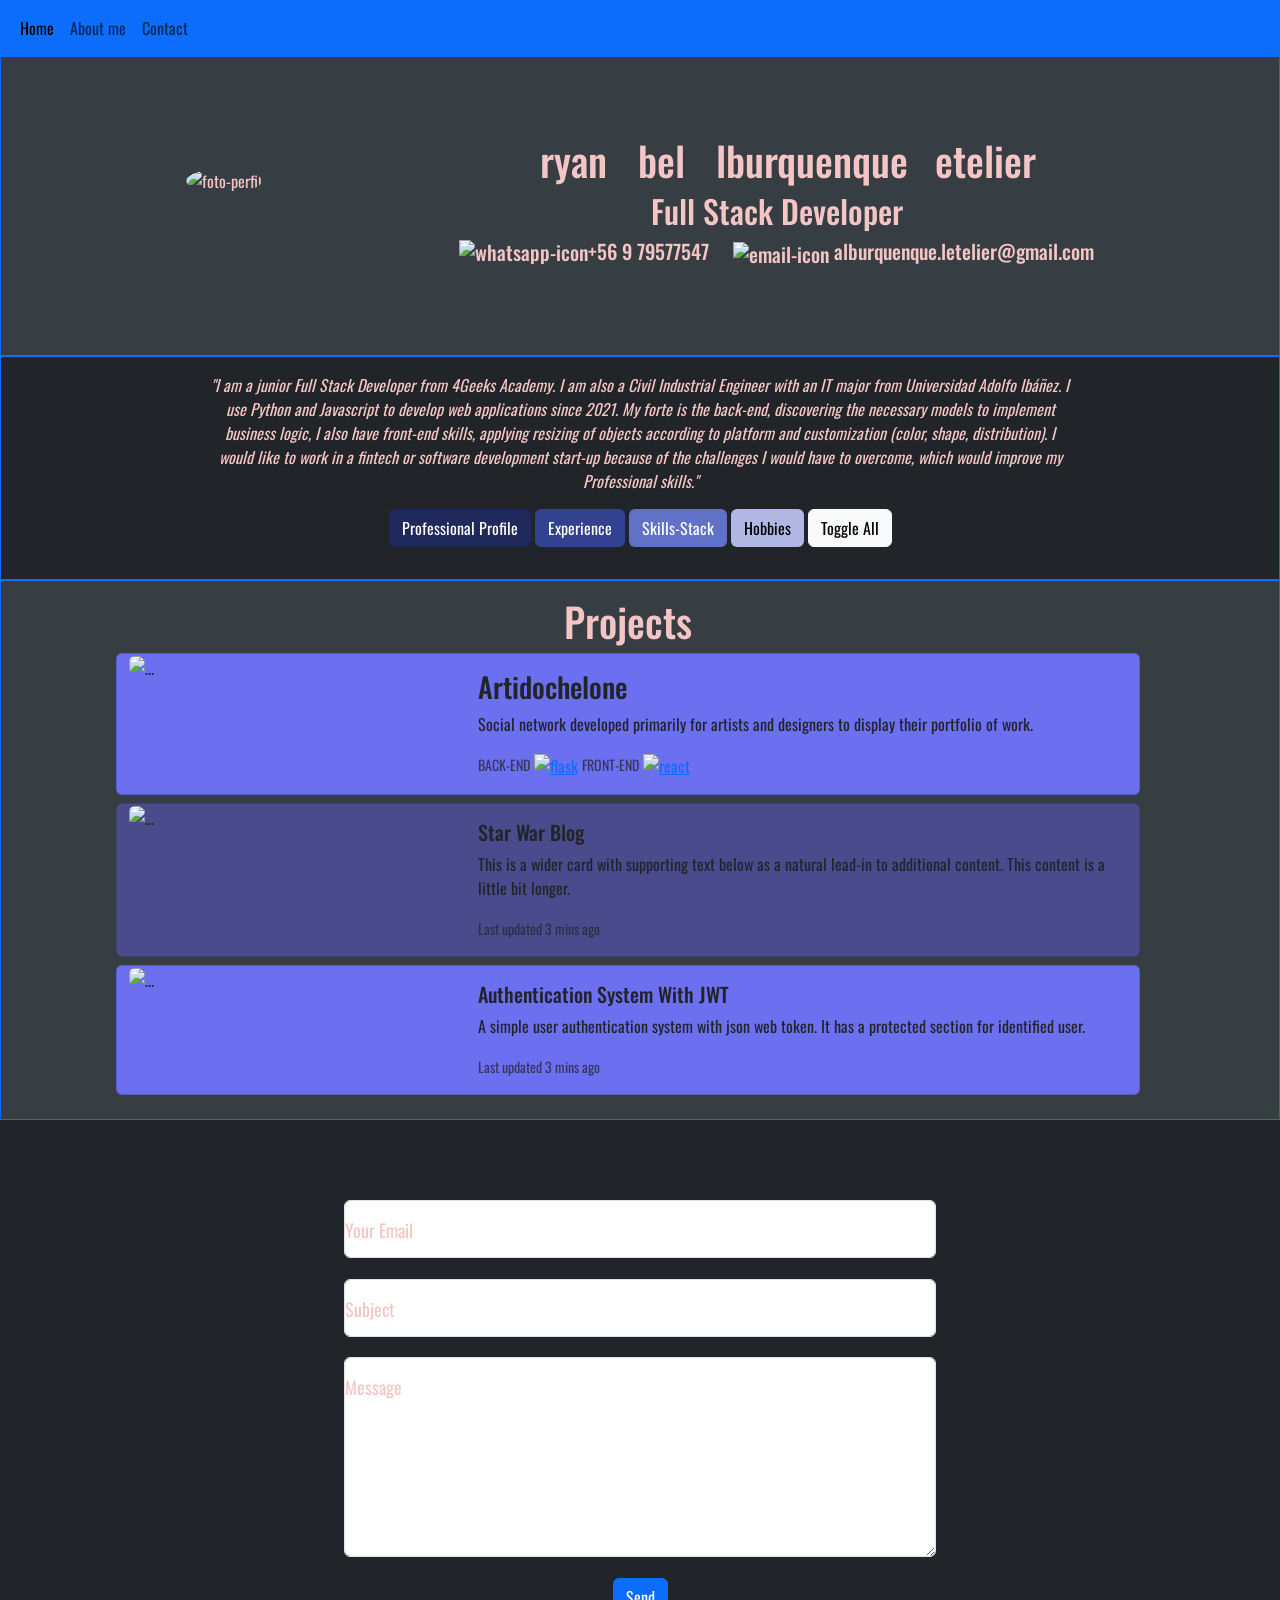
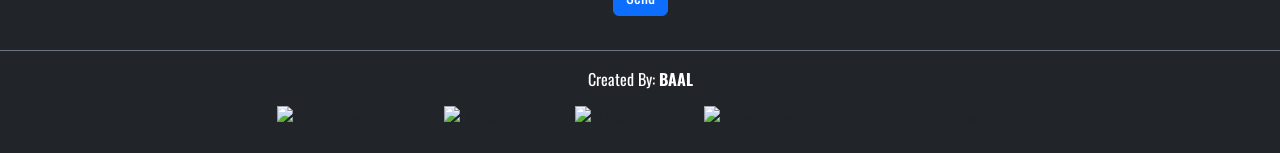
==== index.html @ 0122bcf9 "Actualizado al 9 septiembre 2022. Faltan cositas" ====
<!doctype html>
<html lang="en">

<head>
    <meta charset="utf-8">
    <meta name="viewport" content="width=device-width, initial-scale=1">
    <title>Portafolio</title>
    <link href="https://cdn.jsdelivr.net/npm/bootstrap@5.2.0/dist/css/bootstrap.min.css" rel="stylesheet"
        integrity="sha384-gH2yIJqKdNHPEq0n4Mqa/HGKIhSkIHeL5AyhkYV8i59U5AR6csBvApHHNl/vI1Bx" crossorigin="anonymous">
    <link href="./styles.css" rel="stylesheet">
    <link href="./theme.css" rel="stylesheet">
</head>

<body>
    <div class="container-fluid">
        <!-- Nav -->
        <nav class="navbar navbar-expand-sm bg-primary row sticky-top">
            <div class="container-fluid">
                <button class="navbar-toggler" type="button" data-bs-toggle="collapse"
                    data-bs-target="#navbarSupportedContent" aria-controls="navbarSupportedContent"
                    aria-expanded="false" aria-label="Toggle navigation">
                    <span class="navbar-toggler-icon"></span>
                </button>
                <div class="collapse navbar-collapse" id="navbarSupportedContent">
                    <ul class="navbar-nav me-auto mb-2 mb-lg-0">
                        <li class="nav-item">
                            <a class="nav-link active" aria-current="page" href="#">Home</a>
                        </li>
                        <li class="nav-item">
                            <a class="nav-link" href="#">About me</a>
                        </li>
                        <li class="nav-item">
                            <a class="nav-link" href="#">Contact</a>
                        </li>
                    </ul>
                    <ul class="nav justify-content-end">
                        <li class="nav-item">
                            <div id="google_translate_element"></div>
                        </li>
                    </ul>
                </div>
            </div>
        </nav>
        <!-- Nav -->

        <!-- Presentacion -->
        <section id="presentacion"
            class="row justify-content-evenly align-items-center bg-dark border border-primary">
            <div class="col-auto text-center">
                <img width="200px" class="rounded-circle" src="https://res.cloudinary.com/baal1992/image/upload/v1662046963/fotoperfil_h2533z.jpg" alt="foto-perfil">
                <p style="font-size: x-large;"><span>BAAL</span></p>
            </div>
            <div class="col-auto text-center">
                <h1><span>B</span>ryan <span>A</span>bel <span>A</span>lburquenque <span>L</span>etelier</h1>
                <!-- <h1><span>Bryan</span> <span>Abel</span> <span>Alburquenque</span> <span>Letelier</span></h1> -->
                <h2>Full Stack Developer</h2>
                <div class="row">
                    <div class="col-auto">
                        <h5>
                            <img class="mb-1" width="25px" src="https://cdn-icons-png.flaticon.com/512/5649/5649647.png" alt="whatsapp-icon"/>+56 9 79577547
                        </h5>
                    </div>
                    <div class="col-auto">
                        <h5>
                            <img width="22px" src="https://cdn-icons-png.flaticon.com/512/3178/3178283.png" alt="email-icon"/> alburquenque.letelier@gmail.com
                        </h5>
                    </div>
                </div>
            </div>
        </section>
        <!-- Presentacion -->
        <!-- Acerca de mi -->
        <section class="row justify-content-center align-items-center text-center bg-dark border border-primary pt-3 pb-3">
            <p class="ps-5 pe-5">
                <i>
                "I am a junior Full Stack Developer from 4Geeks Academy. I am also a Civil Industrial Engineer with an IT major from Universidad Adolfo Ibáñez.
                I use Python and Javascript to develop web applications since 2021. My forte is the back-end, discovering the necessary models to
                implement business logic, I also have front-end skills, applying resizing of objects according to platform and customization (color, shape, distribution).
                I would like to work in a fintech or software development start-up because of the challenges I would have to overcome, which would improve my
                Professional skills."
                </i>
            </p>
            <p>
                <button class="btn w3-theme-d5" type="button" data-bs-toggle="collapse" data-bs-target="#professional-profile"
                    aria-expanded="false" aria-controls="professional-profile">Professional Profile</button>
                <button class="btn w3-theme-d2" type="button" data-bs-toggle="collapse"
                    data-bs-target="#experience" aria-expanded="false"
                    aria-controls="experience">Experience</button>
                <button class="btn w3-theme-l1" type="button" data-bs-toggle="collapse"
                    data-bs-target="#skills-stack" aria-expanded="false"
                    aria-controls="skills-stack">Skills-Stack</button>
                <button class="btn w3-theme-l3" type="button" data-bs-toggle="collapse"
                    data-bs-target="#hobbies" aria-expanded="false"
                    aria-controls="hobbies">Hobbies</button>
                <button class="btn btn-light" type="button" data-bs-toggle="collapse" data-bs-target=".multi-collapse" aria-expanded="false" aria-controls="professional-profile experience skills stack">Toggle All</button>
            </p>
            <div class="row row-cols-1 row-cols-md-4">
                <div class="col">
                    <div class="collapse multi-collapse" id="professional-profile">
                        <div class="card card-body w3-theme-d5">
                            <h5 class="card-title">Full Stack Developer - 4Geeks Academy</h5>
                            <p class="card-text">Web development with Python and Javascript</p>
                            <p class="card-text"><small class="text-muted">April 2022 - September 2022</small></p>
                            <hr>
                            <h5 class="card-title">CS50W - Harvard University</h5>
                            <p class="card-text">Web programming with Python and Javascript</p>
                            <p class="card-text"><small class="text-muted">November 2021 - Abril 2022</small></p>
                            <hr>
                            <h5 class="card-title">Industrial Civil Engineer -  Adolfo Ibáñez University</h5>
                            <p class="card-text">Mention IT</p>
                            <p class="card-text"><small class="text-muted">March 2014 - July 2020</small></p>
                        </div>
                    </div>
                </div>
                <div class="col">
                    <div class="collapse multi-collapse" id="experience">
                        <div class="card card-body w3-theme-d2">
                            <h5 class="card-title">Business Developer - DiDi Food</h5>
                            <p class="card-text">Customer loyalty area for restaurant chains, responsible for providing commercial and digital advice to increase their sales</p>
                            <p class="card-text"><small class="text-muted">February 2022 - August 2022</small></p>
                            <hr>
                            <h5 class="card-title">Booster - Aldeas Infantiles SOS</h5>
                            <p class="card-text">Recruiter of partners for NGO Aldeas Infantiles SOS</p>
                            <p class="card-text"><small class="text-muted">December 2021 - January 2022</small></p>
                            <hr>
                            <h5 class="card-title">Sales Executive - VTR</h5>
                            <p class="card-text">Sales executive for telecommunications company VTR, responsible for selling internet, telephony and TV services, attracting new customers.</p>
                            <p class="card-text"><small class="text-muted">July 2021 - September 2022</small></p>
                            <hr>    
                        </div>
                    </div>
                </div>
                <div class="col">
                    <div class="collapse multi-collapse" id="skills-stack">
                        <div class="card card-body w3-theme-l1">
                            <h5 class="card-title">Skills</h5>
                            <ul class="list-group">
                                <li class="list-group-item w3-theme-l4">Negotiating Capacity <img width="25px" src="https://cdn-icons-png.flaticon.com/512/2720/2720688.png" alt="negocio-icon" /></li>
                                <li class="list-group-item w3-theme-l4"><img width="25px" src="https://cdn-icons-png.flaticon.com/512/5512/5512209.png" alt="escucha-activa" />Active Listening </li>
                                <li class="list-group-item w3-theme-l4">Project Management <img width="25px" src="https://cdn-icons-png.flaticon.com/512/1087/1087840.png" alt="project-management" /></li>
                                <li class="list-group-item w3-theme-l4"><img width="25px" src="https://cdn-icons-png.flaticon.com/512/4133/4133589.png" alt="problem-solver" /> Problem Solver</li>
                                <li class="list-group-item w3-theme-l4">Agile Methodology <img width="25px" src="https://cdn-icons-png.flaticon.com/512/3853/3853002.png" alt="metodologia-agil" /></li>
                            </ul>
                            <h5 class="card-title mt-1">Stack</h5>
                            <ul class="list-group">
                                <li class="list-group-item w3-theme-l4">
                                    <a href="https://www.w3.org/html/" target="_blank" rel="noreferrer"><img src="https://raw.githubusercontent.com/devicons/devicon/master/icons/html5/html5-original-wordmark.svg" alt="html5" width="40" height="40"/></a>
                                    <a href="https://www.w3schools.com/css/" target="_blank" rel="noreferrer"><img src="https://raw.githubusercontent.com/devicons/devicon/master/icons/css3/css3-original-wordmark.svg" alt="css3" width="40" height="40"/></a>
                                    <a href="https://getbootstrap.com" target="_blank" rel="noreferrer"><img src="https://raw.githubusercontent.com/devicons/devicon/master/icons/bootstrap/bootstrap-plain-wordmark.svg" alt="bootstrap" width="40" height="40"/></a>
                                </li>
                                <li class="list-group-item w3-theme-l4">
                                    <a href="https://developer.mozilla.org/en-US/docs/Web/JavaScript" target="_blank" rel="noreferrer"><img src="https://raw.githubusercontent.com/devicons/devicon/master/icons/javascript/javascript-original.svg" alt="javascript" width="40" height="40"/></a>
                                    <a href="https://nodejs.org" target="_blank" rel="noreferrer"><img src="https://raw.githubusercontent.com/devicons/devicon/master/icons/nodejs/nodejs-original-wordmark.svg" alt="nodejs" width="40" height="40"/></a>
                                    <a href="https://reactjs.org/" target="_blank" rel="noreferrer"><img src="https://raw.githubusercontent.com/devicons/devicon/master/icons/react/react-original-wordmark.svg" alt="react" width="40" height="40"/></a>
                                </li>
                                <li class="list-group-item w3-theme-l4">
                                    <a href="https://www.python.org" target="_blank" rel="noreferrer"><img src="https://raw.githubusercontent.com/devicons/devicon/master/icons/python/python-original.svg" alt="python" width="40" height="40"/></a>
                                    <a href="https://www.djangoproject.com/" target="_blank" rel="noreferrer"><img src="https://cdn.worldvectorlogo.com/logos/django.svg" alt="django" width="40" height="40"/></a>
                                    <a href="https://flask.palletsprojects.com/" target="_blank" rel="noreferrer"><img src="https://www.vectorlogo.zone/logos/pocoo_flask/pocoo_flask-icon.svg" alt="flask" width="40" height="40"/></a>
                                </li>
                                <li class="list-group-item w3-theme-l4">
                                    <a href="https://www.mysql.com/" target="_blank" rel="noreferrer"><img src="https://raw.githubusercontent.com/devicons/devicon/master/icons/mysql/mysql-original-wordmark.svg" alt="mysql" width="40" height="40"/></a>
                                    <a href="https://www.postgresql.org" target="_blank" rel="noreferrer"><img src="https://raw.githubusercontent.com/devicons/devicon/master/icons/postgresql/postgresql-original-wordmark.svg" alt="postgresql" width="40" height="40"/></a>
                                    <a href="https://www.sqlite.org/" target="_blank" rel="noreferrer"><img src="https://www.vectorlogo.zone/logos/sqlite/sqlite-icon.svg" alt="sqlite" width="40" height="40"/></a>
                                </li>
                                <li class="list-group-item w3-theme-l4">
                                    <a href="https://jestjs.io" target="_blank" rel="noreferrer"><img src="https://www.vectorlogo.zone/logos/jestjsio/jestjsio-icon.svg" alt="jest" width="40" height="40"/></a>
                                    <a href="https://www.selenium.dev" target="_blank" rel="noreferrer"> <img src="https://raw.githubusercontent.com/detain/svg-logos/780f25886640cef088af994181646db2f6b1a3f8/svg/selenium-logo.svg" alt="selenium" width="40" height="40"/> </a>
                                </li>
                                <li class="list-group-item w3-theme-l4">
                                    <a href="https://git-scm.com/" target="_blank" rel="noreferrer"><img src="https://www.vectorlogo.zone/logos/git-scm/git-scm-icon.svg" alt="git" width="40" height="40"/></a>
                                    <a href="https://github.com/" target="_blank">
                                        <img alt="git" width="40" height="40" src="https://cdn-icons-png.flaticon.com/512/270/270798.png"
                                             />
                                    </a>
                                </li>
                            </ul>
                        </div>
                    </div>
                </div>
                <div class="col">
                    <div class="collapse multi-collapse" id="hobbies">
                        <div class="card card-body w3-theme-l3">
                            <ul class="list-group">
                                <li class="list-group-item w3-theme-l4"><h3>Calisthenic</h3><img class="img-hobbies" src="https://cdn-icons-png.flaticon.com/512/5151/5151220.png" /></li>
                                <li class="list-group-item w3-theme-l4"><h3>Walk Pet</h3><img class="img-hobbies" src="https://cdn-icons-png.flaticon.com/512/53/53113.png" /></li>
                                <li class="list-group-item w3-theme-l4"><h3>Football</h3><img class="img-hobbies" src="https://cdn-icons-png.flaticon.com/512/4049/4049093.png" /></li>
                            </ul>
                        </div>
                    </div>
                </div>
            </div>
        </section>
        <!-- Acerca de mi -->
        <!-- Projects -->
        <section id="proyectos" class="row border border-primary bg-dark p-3">
            <div class="row">
                <h1 class="text-center">Projects</h1>
            </div>

            <div class="row justify-content-center">
                <div class="card mb-2">
                    <div class="row g-0">
                        <div class="col-md-4">
                            <img src="https://dummyimage.com/300x200/000/fff" class="img-fluid rounded-start" alt="...">
                        </div>
                        <div class="col-md-8">
                            <div class="card-body">
                                <h3 class="card-title">Artidochelone</h3>
                                <p class="card-text">
                                    Social network developed primarily for artists and designers to display their portfolio of work.
                                </p>
                                <p class="card-text">
                                    <small class="text-muted">BACK-END</small>
                                    <a href="https://flask.palletsprojects.com/" target="_blank" rel="noreferrer"><img src="https://www.vectorlogo.zone/logos/pocoo_flask/pocoo_flask-icon.svg" alt="flask" width="40" height="40"/></a> 
                                    <small class="text-muted">FRONT-END</small>
                                    <a href="https://reactjs.org/" target="_blank" rel="noreferrer"><img src="https://raw.githubusercontent.com/devicons/devicon/master/icons/react/react-original-wordmark.svg" alt="react" width="40" height="40"/></a>
                                </p>
                            </div>
                        </div>
                    </div>
                </div>
            </div>

            <div class="row justify-content-center">
                <div class="card mb-2">
                    <div class="row g-0">
                        <div class="col-md-4">
                            <img src="https://dummyimage.com/300x200/000/fff" class="img-fluid rounded-start" alt="...">
                        </div>
                        <div class="col-md-8">
                            <div class="card-body">
                                <h5 class="card-title">Star War Blog</h5>
                                <p class="card-text">This is a wider card with supporting text below as a natural lead-in to
                                    additional content. This content is a little bit longer.</p>
                                <p class="card-text"><small class="text-muted">Last updated 3 mins ago</small></p>
                            </div>
                        </div>
                    </div>
                </div>
            </div>

            <div class="row justify-content-center">
                <div class="card mb-2">
                    <div class="row g-0">
                        <div class="col-md-4">
                            <img src="https://dummyimage.com/300x200/000/fff" class="img-fluid rounded-start" alt="...">
                        </div>
                        <div class="col-md-8">
                            <div class="card-body">
                                <h5 class="card-title">Authentication System With JWT</h5>
                                <p class="card-text">
                                    A simple user authentication system with json web token. It has a protected section for identified user.
                                </p>
                                <p class="card-text"><small class="text-muted">Last updated 3 mins ago</small></p>
                            </div>
                        </div>
                    </div>
                </div>
            </div>

        </section>
        <!-- Projects -->
        <!-- Formulario contacto -->
        <section id="formulario-google" class="bg-dark row ps-4">
            <div class="d-flex justify-content-center align-items-center mt-5">
                <div class="spinner-border text-primary d-none" style="width: 5rem; height: 5rem;" role="status">
                  <span class="visually-hidden">Loading...</span>
                </div>
            </div>
            <div class="row justify-content-center align-items-center d-none" id="replayForm">
                <div class="col-auto">
                    <button class="btn btn-primary" onclick="displayForm()">New message</button>
                </div>
            </div>
            <form name="submit-form" class="row justify-content-center py-3">
                <div class="form-floating mb-3 col-6">
                    <input name="email" type="email" class="form-control" id="floatingInput" placeholder="name@example.com" required>
                    <label for="floatingInput">Your Email</label>
                </div>
                <div class="w-100"></div>
                <div class="form-floating mb-3 col-6">
                    <input name="subject" type="text" class="form-control" id="floatingSubject" placeholder="Meeting" required>
                    <label for="floatingSubject">Subject</label>
                </div>
                <div class="w-100"></div>
                <div class="form-floating col-6">
                    <textarea name="message" style="height: 200px;" class="form-control" placeholder="Leave a comment here" id="floatingTextarea" required></textarea>
                    <label for="floatingTextarea">Message</label>
                </div>
                <div class="w-100"></div>
                <div class="col-auto">
                    <button type="submit" class="btn btn-primary mt-3" id="liveAlertBtn">Send</button>
                </div>
            </form>
            <div id="liveAlertPlaceholder" class="d-inline-flex justify-content-center"></div>
        </section>
        <!-- Formulario contacto -->
        <!-- Footer -->
        <footer class="footer py-3 text-center border-top border-secondary bg-dark text-white row">
            <p class="m-0">Created By: <strong>BAAL</strong></p>
            <div class="row justify-content-center">
                <div class="col-auto">
                    <a href="https://wa.me/56979577547" class="btn" target="_blank">
                        <img width="25px" class="mt-2 me-3" src="https://cdn-icons-png.flaticon.com/512/174/174879.png"
                            alt="logo-whatsapp" />
                    </a>
                </div>
                <div class="col-auto">
                    <a href="https://www.linkedin.com/in/alburquenque-letelier/" class="btn" target="_blank">
                        <img width="25px" class="mt-2 me-3"
                            src="https://cdn-icons-png.flaticon.com/512/3938/3938061.png" alt="Linkedin" />
                    </a>
                </div>
                <div class="col-auto">
                    <a href="https://github.com/alburquenqueletelier" class="btn" target="_blank">
                        <img width="25px" class="mt-2 me-3" src="https://cdn-icons-png.flaticon.com/512/270/270798.png"
                            alt="Github" />
                    </a>
                </div>
                <div class="col-auto">
                    <a href="https://instagram.com/baal_sw/?hl=en" class="btn" target="_blank">
                        <img width="25px" class="mt-2 ms-2"
                            src="https://raw.githubusercontent.com/rahuldkjain/github-profile-readme-generator/master/src/images/icons/Social/instagram.svg"
                            alt="https://www.instagram.com/baal_sw/?hl=en" />
                    </a>
                </div>
            </div>
        </footer>
        <!-- Footer -->
    </div>

    <!-- script page -->
    <script src="./javascript.js"></script>
    <!-- script de bootstrap -->
    <script src="https://cdn.jsdelivr.net/npm/bootstrap@5.2.0/dist/js/bootstrap.bundle.min.js"
        integrity="sha384-A3rJD856KowSb7dwlZdYEkO39Gagi7vIsF0jrRAoQmDKKtQBHUuLZ9AsSv4jD4Xa"
        crossorigin="anonymous"></script>
    <!-- script google translate -->
    <script type="text/javascript" src="//translate.google.com/translate_a/element.js?cb=googleTranslateElementInit"></script>
</body>

</html>
---- styles.css ----
@import url('https://fonts.googleapis.com/css2?family=Oswald:wght@300;400;700&display=swap');

body {
  color: rgb(245, 197, 197);
  font-family: 'Oswald', sans-serif;
}

section p.ps-5 {
  max-width: 60rem;
}

section:nth-child(even) {
  background: #363e44 !important;
}

label {
  font-size: large;
}

.img-hobbies {
  width: 100px;
}

#formulario-google {
  background-image: url("https://cdn-icons-png.flaticon.com/512/2245/2245089.png");
  background-size: contain;
  height: 530px;
}

#proyectos .row.justify-content-center .card {
  background: rgb(109, 111, 241);
  width: 64rem;
}

#proyectos .row.justify-content-center:nth-child(odd) .card {
  background: rgb(74, 75, 141);
}

#presentacion {
  height: 300px;
}


@media only screen and (max-width: 887px) {
  #presentacion {
    height: fit-content;
  }
}

@media only screen and (max-width: 456px) {
  #presentacion .col-auto .row .col-auto h5{
    font-size: 3vw;
  }
}

@keyframes background {
  from {
    background-position: 0 0%;
  }
  to {
    background-position: 0 -200px;
  }
}
#presentacion span {
  color: #F2F5FE;
  text-align: center;
  line-height: 1;
  background: -webkit-linear-gradient(transparent, transparent), url(https://media.giphy.com/media/3oKIPd3zYxNZd9jGpO/giphy.gif) repeat;
  background-size: 100px auto;
  -webkit-text-fill-color: transparent;
  -webkit-background-clip: text;
  animation: background 10s infinite linear;
}
---- theme.css ----
.w3-theme-l5 {color:#000 !important; background-color:#f3f4fb !important}
.w3-theme-l4 {color:#000 !important; background-color:#d8dcf1 !important}
.w3-theme-l3 {color:#000 !important; background-color:#b1b8e3 !important}
.w3-theme-l2 {color:#fff !important; background-color:#8995d6 !important}
.w3-theme-l1 {color:#fff !important; background-color:#6271c8 !important}
.w3-theme-d1 {color:#fff !important; background-color:#3949a3 !important}
.w3-theme-d2 {color:#fff !important; background-color:#334191 !important}
.w3-theme-d3 {color:#fff !important; background-color:#2d397f !important}
.w3-theme-d4 {color:#fff !important; background-color:#26316d !important}
.w3-theme-d5 {color:#fff !important; background-color:#20295b !important}

.w3-theme-light {color:#000 !important; background-color:#f3f4fb !important}
.w3-theme-dark {color:#fff !important; background-color:#20295b !important}
.w3-theme-action {color:#fff !important; background-color:#20295b !important}

.w3-theme {color:#fff !important; background-color:#3f51b5 !important}
.w3-text-theme {color:#3f51b5 !important}
.w3-border-theme {border-color:#3f51b5 !important}

.w3-hover-theme:hover {color:#fff !important; background-color:#3f51b5 !important}
.w3-hover-text-theme:hover {color:#3f51b5 !important}
.w3-hover-border-theme:hover {border-color:#3f51b5 !important}
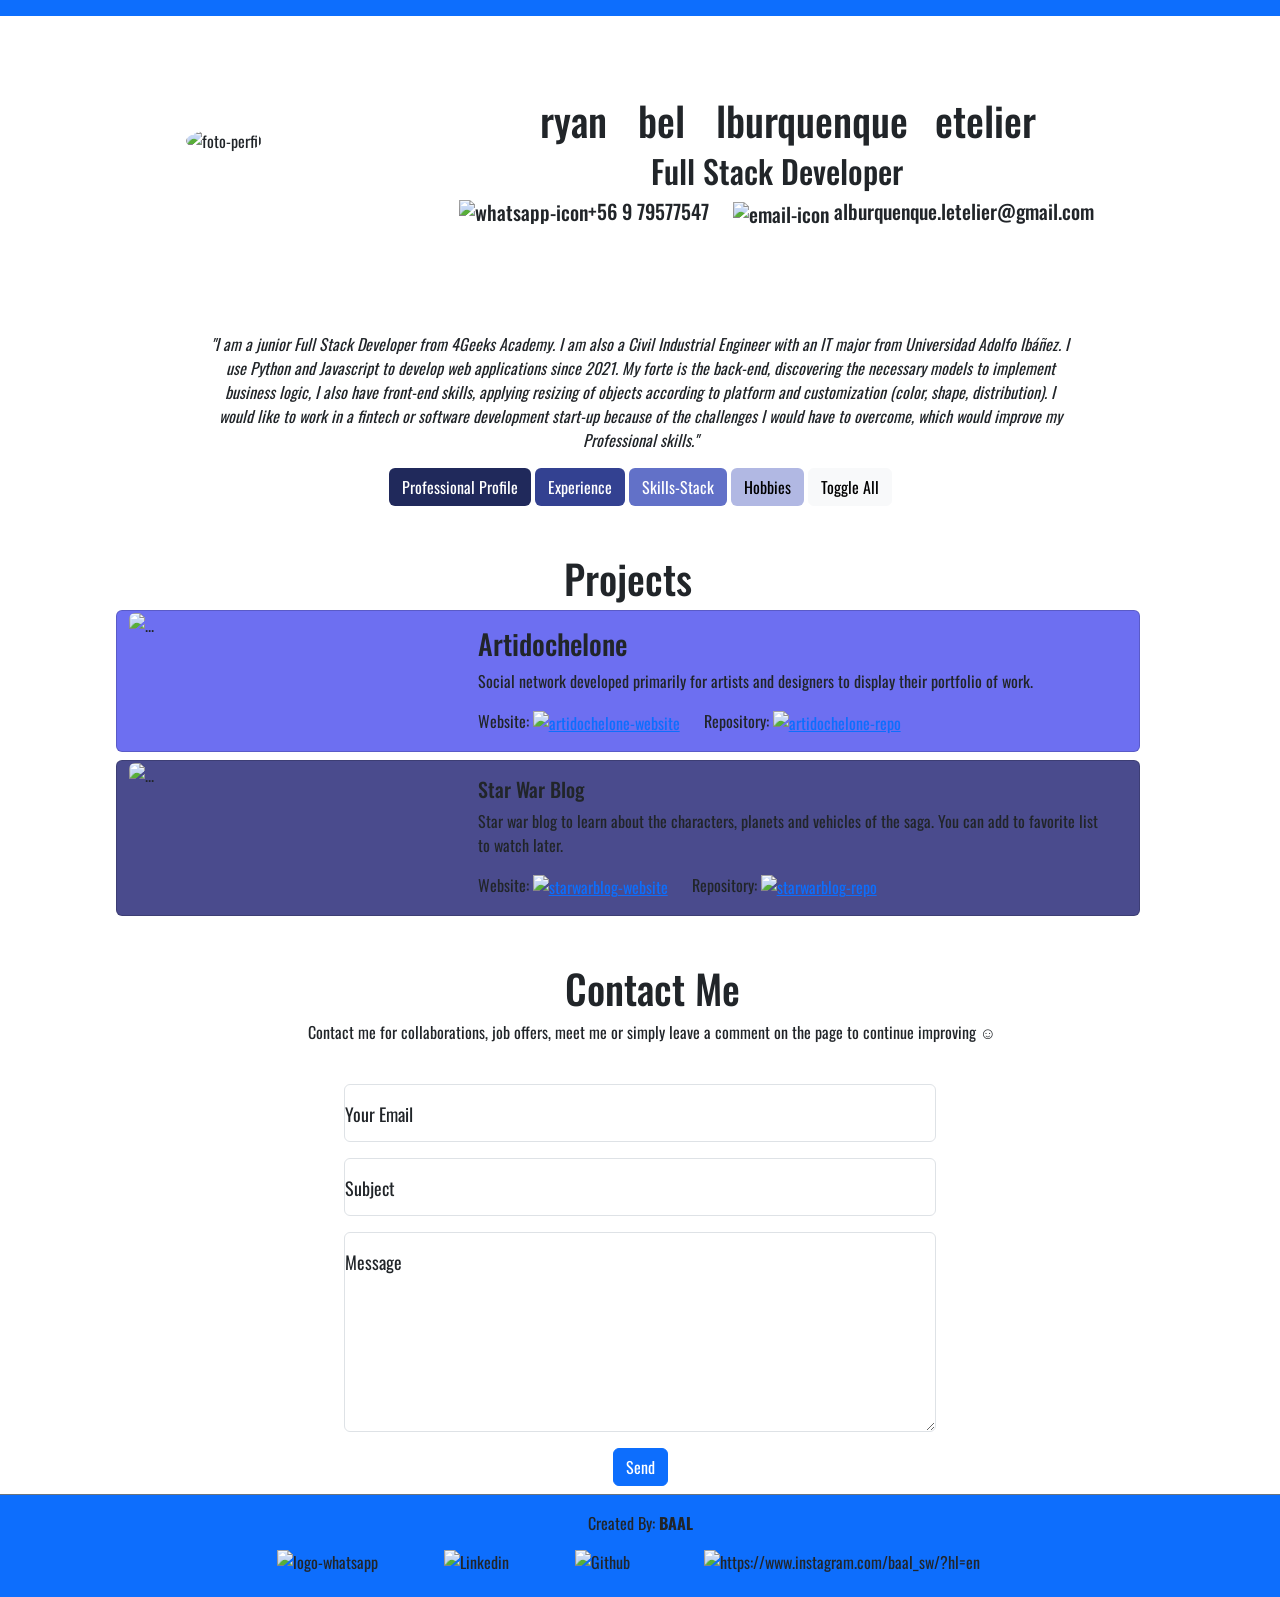
==== commit 029f07d8: "Actualizado 21 septiembre 2022" ====
--- a/index.html
+++ b/index.html
@@ -16,7 +16,7 @@
         <!-- Nav -->
         <nav class="navbar navbar-expand-sm bg-primary row sticky-top">
             <div class="container-fluid">
-                <button class="navbar-toggler" type="button" data-bs-toggle="collapse"
+                <!-- <button class="navbar-toggler" type="button" data-bs-toggle="collapse"
                     data-bs-target="#navbarSupportedContent" aria-controls="navbarSupportedContent"
                     aria-expanded="false" aria-label="Toggle navigation">
                     <span class="navbar-toggler-icon"></span>
@@ -33,19 +33,16 @@
                             <a class="nav-link" href="#">Contact</a>
                         </li>
                     </ul>
-                    <ul class="nav justify-content-end">
-                        <li class="nav-item">
-                            <div id="google_translate_element"></div>
-                        </li>
-                    </ul>
-                </div>
+                </div> -->
+
+                        <div id="google_translate_element"></div>
             </div>
         </nav>
         <!-- Nav -->
 
         <!-- Presentacion -->
         <section id="presentacion"
-            class="row justify-content-evenly align-items-center bg-dark border border-primary">
+            class="row justify-content-evenly align-items-center ">
             <div class="col-auto text-center">
                 <img width="200px" class="rounded-circle" src="https://res.cloudinary.com/baal1992/image/upload/v1662046963/fotoperfil_h2533z.jpg" alt="foto-perfil">
                 <p style="font-size: x-large;"><span>BAAL</span></p>
@@ -57,7 +54,7 @@
                 <div class="row">
                     <div class="col-auto">
                         <h5>
-                            <img class="mb-1" width="25px" src="https://cdn-icons-png.flaticon.com/512/5649/5649647.png" alt="whatsapp-icon"/>+56 9 79577547
+                            <img class="mb-1 img-icons" src="https://cdn-icons-png.flaticon.com/512/5649/5649647.png" alt="whatsapp-icon"/>+56 9 79577547
                         </h5>
                     </div>
                     <div class="col-auto">
@@ -70,7 +67,7 @@
         </section>
         <!-- Presentacion -->
         <!-- Acerca de mi -->
-        <section class="row justify-content-center align-items-center text-center bg-dark border border-primary pt-3 pb-3">
+        <section class="row justify-content-center align-items-center text-center  pt-3 pb-3">
             <p class="ps-5 pe-5">
                 <i>
                 "I am a junior Full Stack Developer from 4Geeks Academy. I am also a Civil Industrial Engineer with an IT major from Universidad Adolfo Ibáñez.
@@ -135,11 +132,11 @@
                         <div class="card card-body w3-theme-l1">
                             <h5 class="card-title">Skills</h5>
                             <ul class="list-group">
-                                <li class="list-group-item w3-theme-l4">Negotiating Capacity <img width="25px" src="https://cdn-icons-png.flaticon.com/512/2720/2720688.png" alt="negocio-icon" /></li>
-                                <li class="list-group-item w3-theme-l4"><img width="25px" src="https://cdn-icons-png.flaticon.com/512/5512/5512209.png" alt="escucha-activa" />Active Listening </li>
-                                <li class="list-group-item w3-theme-l4">Project Management <img width="25px" src="https://cdn-icons-png.flaticon.com/512/1087/1087840.png" alt="project-management" /></li>
-                                <li class="list-group-item w3-theme-l4"><img width="25px" src="https://cdn-icons-png.flaticon.com/512/4133/4133589.png" alt="problem-solver" /> Problem Solver</li>
-                                <li class="list-group-item w3-theme-l4">Agile Methodology <img width="25px" src="https://cdn-icons-png.flaticon.com/512/3853/3853002.png" alt="metodologia-agil" /></li>
+                                <li class="list-group-item w3-theme-l4">Negotiating Capacity <img class="img-icons" src="https://cdn-icons-png.flaticon.com/512/2720/2720688.png" alt="negocio-icon" /></li>
+                                <li class="list-group-item w3-theme-l4"><img class="img-icons" src="https://cdn-icons-png.flaticon.com/512/5512/5512209.png" alt="escucha-activa" />Active Listening </li>
+                                <li class="list-group-item w3-theme-l4">Project Management <img class="img-icons" src="https://cdn-icons-png.flaticon.com/512/1087/1087840.png" alt="project-management" /></li>
+                                <li class="list-group-item w3-theme-l4"><img class="img-icons" src="https://cdn-icons-png.flaticon.com/512/4133/4133589.png" alt="problem-solver" /> Problem Solver</li>
+                                <li class="list-group-item w3-theme-l4">Agile Methodology <img class="img-icons" src="https://cdn-icons-png.flaticon.com/512/3853/3853002.png" alt="metodologia-agil" /></li>
                             </ul>
                             <h5 class="card-title mt-1">Stack</h5>
                             <ul class="list-group">
@@ -193,7 +190,7 @@
         </section>
         <!-- Acerca de mi -->
         <!-- Projects -->
-        <section id="proyectos" class="row border border-primary bg-dark p-3">
+        <section id="proyectos" class="row  p-3 mb-4">
             <div class="row">
                 <h1 class="text-center">Projects</h1>
             </div>
@@ -202,7 +199,7 @@
                 <div class="card mb-2">
                     <div class="row g-0">
                         <div class="col-md-4">
-                            <img src="https://dummyimage.com/300x200/000/fff" class="img-fluid rounded-start" alt="...">
+                            <img src="./src/artidochelonegif.gif" class="img-fluid rounded-start" alt="...">
                         </div>
                         <div class="col-md-8">
                             <div class="card-body">
@@ -210,12 +207,14 @@
                                 <p class="card-text">
                                     Social network developed primarily for artists and designers to display their portfolio of work.
                                 </p>
-                                <p class="card-text">
-                                    <small class="text-muted">BACK-END</small>
-                                    <a href="https://flask.palletsprojects.com/" target="_blank" rel="noreferrer"><img src="https://www.vectorlogo.zone/logos/pocoo_flask/pocoo_flask-icon.svg" alt="flask" width="40" height="40"/></a> 
-                                    <small class="text-muted">FRONT-END</small>
-                                    <a href="https://reactjs.org/" target="_blank" rel="noreferrer"><img src="https://raw.githubusercontent.com/devicons/devicon/master/icons/react/react-original-wordmark.svg" alt="react" width="40" height="40"/></a>
-                                </p>
+                                <div class="row row-cols-auto">
+                                    <div class="col">
+                                        Website: <a href="https://artidochelone.herokuapp.com/" target="_blank" ><img class="img-icons" src="https://cdn-icons-png.flaticon.com/512/2807/2807258.png" alt="artidochelone-website" /></a>
+                                    </div>
+                                    <div class="col">
+                                        Repository: <a href="https://github.com/alburquenqueletelier/Artidochelone" target="_blank"><img class="img-icons" src="https://cdn-icons-png.flaticon.com/512/1051/1051377.png" alt="artidochelone-repo"/></a>
+                                    </div>
+                                </div>
                             </div>
                         </div>
                     </div>
@@ -226,21 +225,27 @@
                 <div class="card mb-2">
                     <div class="row g-0">
                         <div class="col-md-4">
-                            <img src="https://dummyimage.com/300x200/000/fff" class="img-fluid rounded-start" alt="...">
+                            <img src="./src/starwargif.gif" class="img-fluid rounded-start" alt="...">
                         </div>
                         <div class="col-md-8">
                             <div class="card-body">
                                 <h5 class="card-title">Star War Blog</h5>
-                                <p class="card-text">This is a wider card with supporting text below as a natural lead-in to
-                                    additional content. This content is a little bit longer.</p>
-                                <p class="card-text"><small class="text-muted">Last updated 3 mins ago</small></p>
+                                <p class="card-text">Star war blog to learn about the characters, planets and vehicles of the saga. You can add to favorite list to watch later.</p>
+                                <div class="row row-cols-auto">
+                                    <div class="col">
+                                        Website: <a href="https://star-war-blog-jw658volc-alburquenqueletelier.vercel.app/" target="_blank" ><img class="img-icons" src="https://cdn-icons-png.flaticon.com/512/2807/2807258.png" alt="starwarblog-website" /></a>
+                                    </div>
+                                    <div class="col">
+                                        Repository: <a href="https://github.com/alburquenqueletelier/StarWars_Blog_4GeeksAcademy" target="_blank"><img class="img-icons" src="https://cdn-icons-png.flaticon.com/512/1051/1051377.png" alt="starwarblog-repo"/></a>
+                                    </div>
+                                </div>
                             </div>
                         </div>
                     </div>
                 </div>
             </div>
 
-            <div class="row justify-content-center">
+            <!-- <div class="row justify-content-center">
                 <div class="card mb-2">
                     <div class="row g-0">
                         <div class="col-md-4">
@@ -252,18 +257,28 @@
                                 <p class="card-text">
                                     A simple user authentication system with json web token. It has a protected section for identified user.
                                 </p>
-                                <p class="card-text"><small class="text-muted">Last updated 3 mins ago</small></p>
+                                <div class="row row-cols-auto">
+                                    <div class="col">
+                                        Website: <a href="https://authorizacion-jwt.herokuapp.com/" target="_blank" ><img class="img-icons" src="https://cdn-icons-png.flaticon.com/512/2807/2807258.png" alt="authenticationJWT-website" /></a>
+                                    </div>
+                                    <div class="col">
+                                        Repository: <a href="https://github.com/alburquenqueletelier/Authentication_sys_Flask-React" target="_blank"><img class="img-icons" src="https://cdn-icons-png.flaticon.com/512/1051/1051377.png" alt="authenticationJWT-repo"/></a>
+                                    </div>
+                                </div>
+                                
                             </div>
                         </div>
                     </div>
                 </div>
-            </div>
+            </div> -->
 
         </section>
         <!-- Projects -->
         <!-- Formulario contacto -->
-        <section id="formulario-google" class="bg-dark row ps-4">
-            <div class="d-flex justify-content-center align-items-center mt-5">
+        <section id="formulario-google" class=" row ps-4">
+            <h1 class="text-center">Contact Me</h1>
+            <p class="text-center">Contact me for collaborations, job offers, meet me or simply leave a comment on the page to continue improving ☺</p>
+            <div class="d-flex justify-content-center align-items-center mt-2">
                 <div class="spinner-border text-primary d-none" style="width: 5rem; height: 5rem;" role="status">
                   <span class="visually-hidden">Loading...</span>
                 </div>
@@ -297,7 +312,7 @@
         </section>
         <!-- Formulario contacto -->
         <!-- Footer -->
-        <footer class="footer py-3 text-center border-top border-secondary bg-dark text-white row">
+        <footer class="footer py-3 text-center border-top border-secondary bg-primary row">
             <p class="m-0">Created By: <strong>BAAL</strong></p>
             <div class="row justify-content-center">
                 <div class="col-auto">
--- a/styles.css
+++ b/styles.css
@@ -1,7 +1,7 @@
 @import url('https://fonts.googleapis.com/css2?family=Oswald:wght@300;400;700&display=swap');
 
 body {
-  color: rgb(245, 197, 197);
+  background: rgb(255, 255, 255);
   font-family: 'Oswald', sans-serif;
 }
 
@@ -9,12 +9,16 @@
   max-width: 60rem;
 }
 
-section:nth-child(even) {
+/* section:nth-child(even) {
   background: #363e44 !important;
-}
+} */
 
 label {
   font-size: large;
+}
+
+.img-icons {
+  width: 25px;
 }
 
 .img-hobbies {
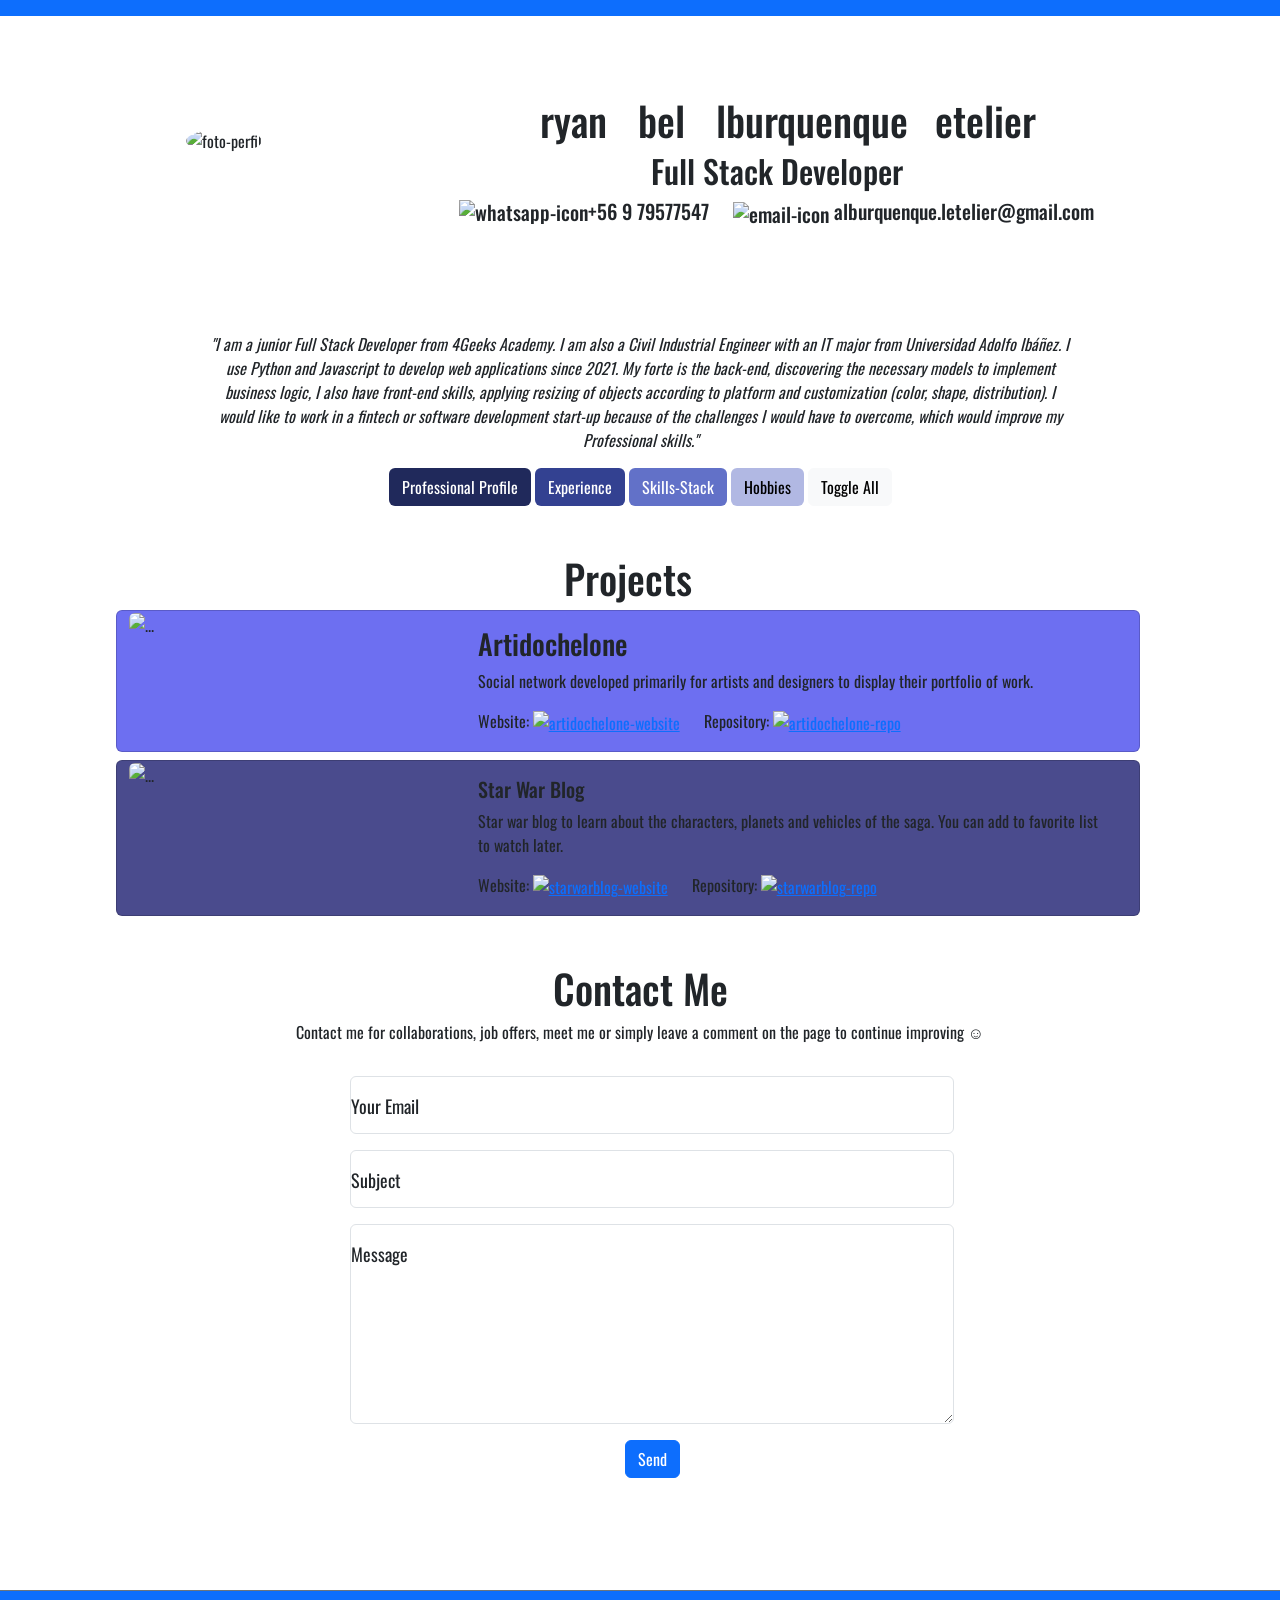
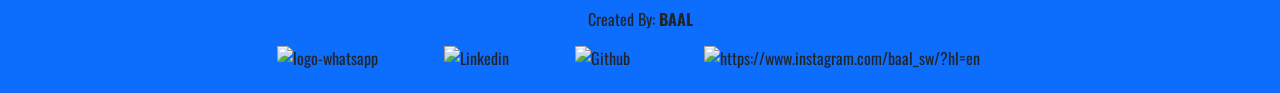
==== commit 33024ff6: "Actualizado al 22 septiembre 2022" ====
--- a/index.html
+++ b/index.html
@@ -275,9 +275,9 @@
         </section>
         <!-- Projects -->
         <!-- Formulario contacto -->
-        <section id="formulario-google" class=" row ps-4">
-            <h1 class="text-center">Contact Me</h1>
-            <p class="text-center">Contact me for collaborations, job offers, meet me or simply leave a comment on the page to continue improving ☺</p>
+        <h1 class="text-center">Contact Me</h1>
+        <p class="text-center">Contact me for collaborations, job offers, meet me or simply leave a comment on the page to continue improving ☺</p>
+        <section id="formulario-google" class=" ps-4">
             <div class="d-flex justify-content-center align-items-center mt-2">
                 <div class="spinner-border text-primary d-none" style="width: 5rem; height: 5rem;" role="status">
                   <span class="visually-hidden">Loading...</span>
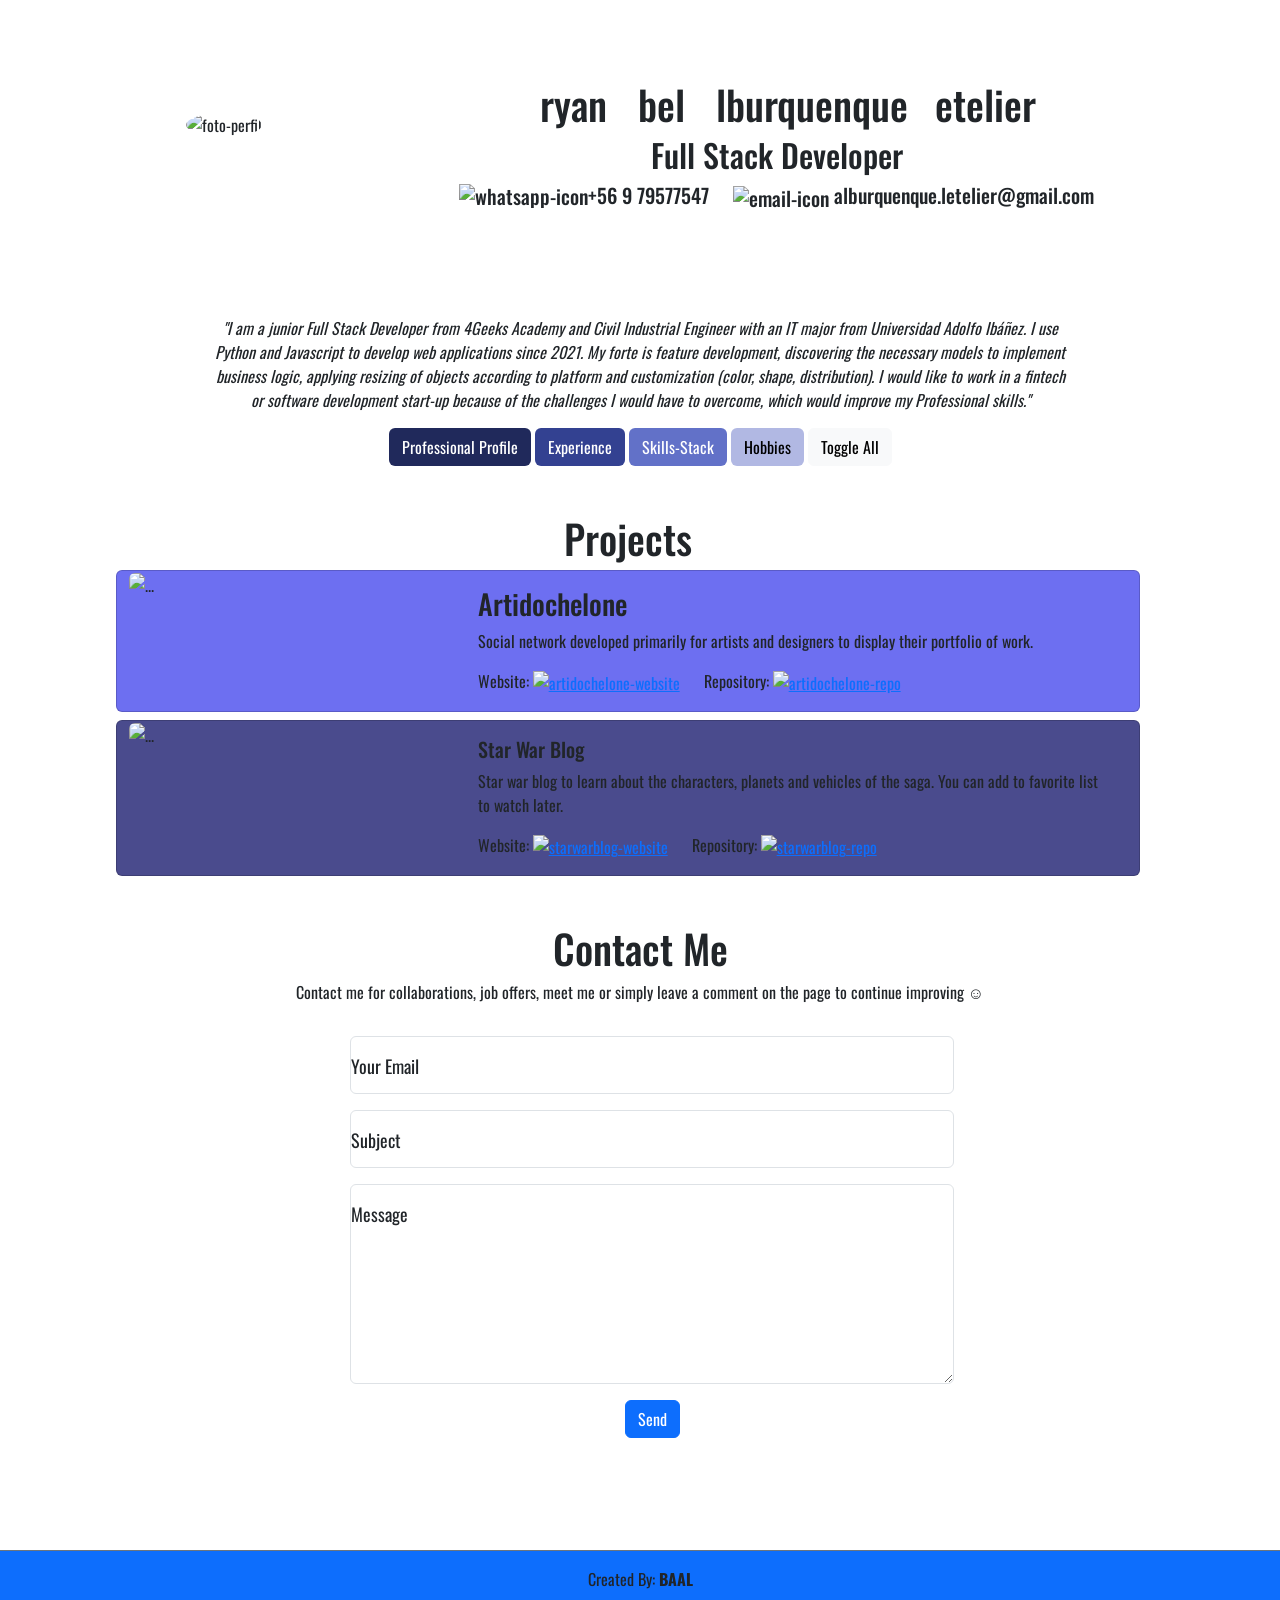
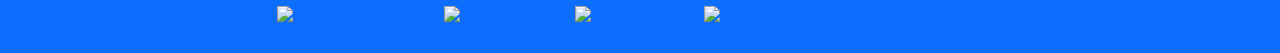
==== commit 8caaf457: "Se saca navbar. Se cambia estetica botones footer y boton github" ====
--- a/index.html
+++ b/index.html
@@ -12,11 +12,14 @@
 </head>
 
 <body>
-    <div class="container-fluid">
+    <!-- <div class="progress">
+        <div class="progress-bar" role="progressbar" aria-label="Example with label" style="width: 0%;" aria-valuenow="0" aria-valuemin="0" aria-valuemax="100">0%</div>
+    </div> -->
+    <div class="container-fluid ">
         <!-- Nav -->
-        <nav class="navbar navbar-expand-sm bg-primary row sticky-top">
+        <!-- <nav class="navbar navbar-expand-sm bg-primary row sticky-top">
             <div class="container-fluid">
-                <!-- <button class="navbar-toggler" type="button" data-bs-toggle="collapse"
+                <button class="navbar-toggler" type="button" data-bs-toggle="collapse"
                     data-bs-target="#navbarSupportedContent" aria-controls="navbarSupportedContent"
                     aria-expanded="false" aria-label="Toggle navigation">
                     <span class="navbar-toggler-icon"></span>
@@ -33,12 +36,12 @@
                             <a class="nav-link" href="#">Contact</a>
                         </li>
                     </ul>
-                </div> -->
-
-                        <div id="google_translate_element"></div>
-            </div>
-        </nav>
+                </div>
+
+            </div>
+        </nav> -->
         <!-- Nav -->
+        <div id="google_translate_element"></div>
 
         <!-- Presentacion -->
         <section id="presentacion"
@@ -70,9 +73,9 @@
         <section class="row justify-content-center align-items-center text-center  pt-3 pb-3">
             <p class="ps-5 pe-5">
                 <i>
-                "I am a junior Full Stack Developer from 4Geeks Academy. I am also a Civil Industrial Engineer with an IT major from Universidad Adolfo Ibáñez.
-                I use Python and Javascript to develop web applications since 2021. My forte is the back-end, discovering the necessary models to
-                implement business logic, I also have front-end skills, applying resizing of objects according to platform and customization (color, shape, distribution).
+                "I am a junior Full Stack Developer from 4Geeks Academy and Civil Industrial Engineer with an IT major from Universidad Adolfo Ibáñez.
+                I use Python and Javascript to develop web applications since 2021. My forte is feature development, discovering the necessary models to
+                implement business logic, applying resizing of objects according to platform and customization (color, shape, distribution).
                 I would like to work in a fintech or software development start-up because of the challenges I would have to overcome, which would improve my
                 Professional skills."
                 </i>
@@ -316,25 +319,25 @@
             <p class="m-0">Created By: <strong>BAAL</strong></p>
             <div class="row justify-content-center">
                 <div class="col-auto">
-                    <a href="https://wa.me/56979577547" class="btn" target="_blank">
+                    <a href="https://wa.me/56979577547" class="btn btn-outline-primary" target="_blank">
                         <img width="25px" class="mt-2 me-3" src="https://cdn-icons-png.flaticon.com/512/174/174879.png"
                             alt="logo-whatsapp" />
                     </a>
                 </div>
                 <div class="col-auto">
-                    <a href="https://www.linkedin.com/in/alburquenque-letelier/" class="btn" target="_blank">
+                    <a href="https://www.linkedin.com/in/alburquenque-letelier/" class="btn btn-outline-primary" target="_blank">
                         <img width="25px" class="mt-2 me-3"
                             src="https://cdn-icons-png.flaticon.com/512/3938/3938061.png" alt="Linkedin" />
                     </a>
                 </div>
                 <div class="col-auto">
-                    <a href="https://github.com/alburquenqueletelier" class="btn" target="_blank">
-                        <img width="25px" class="mt-2 me-3" src="https://cdn-icons-png.flaticon.com/512/270/270798.png"
+                    <a href="https://github.com/alburquenqueletelier" class="btn btn-outline-primary" target="_blank">
+                        <img width="25px" class="mt-2 me-3" src="https://cdn-icons-png.flaticon.com/512/536/536452.png"
                             alt="Github" />
                     </a>
                 </div>
                 <div class="col-auto">
-                    <a href="https://instagram.com/baal_sw/?hl=en" class="btn" target="_blank">
+                    <a href="https://instagram.com/baal_sw/?hl=en" class="btn btn-outline-primary" target="_blank">
                         <img width="25px" class="mt-2 ms-2"
                             src="https://raw.githubusercontent.com/rahuldkjain/github-profile-readme-generator/master/src/images/icons/Social/instagram.svg"
                             alt="https://www.instagram.com/baal_sw/?hl=en" />
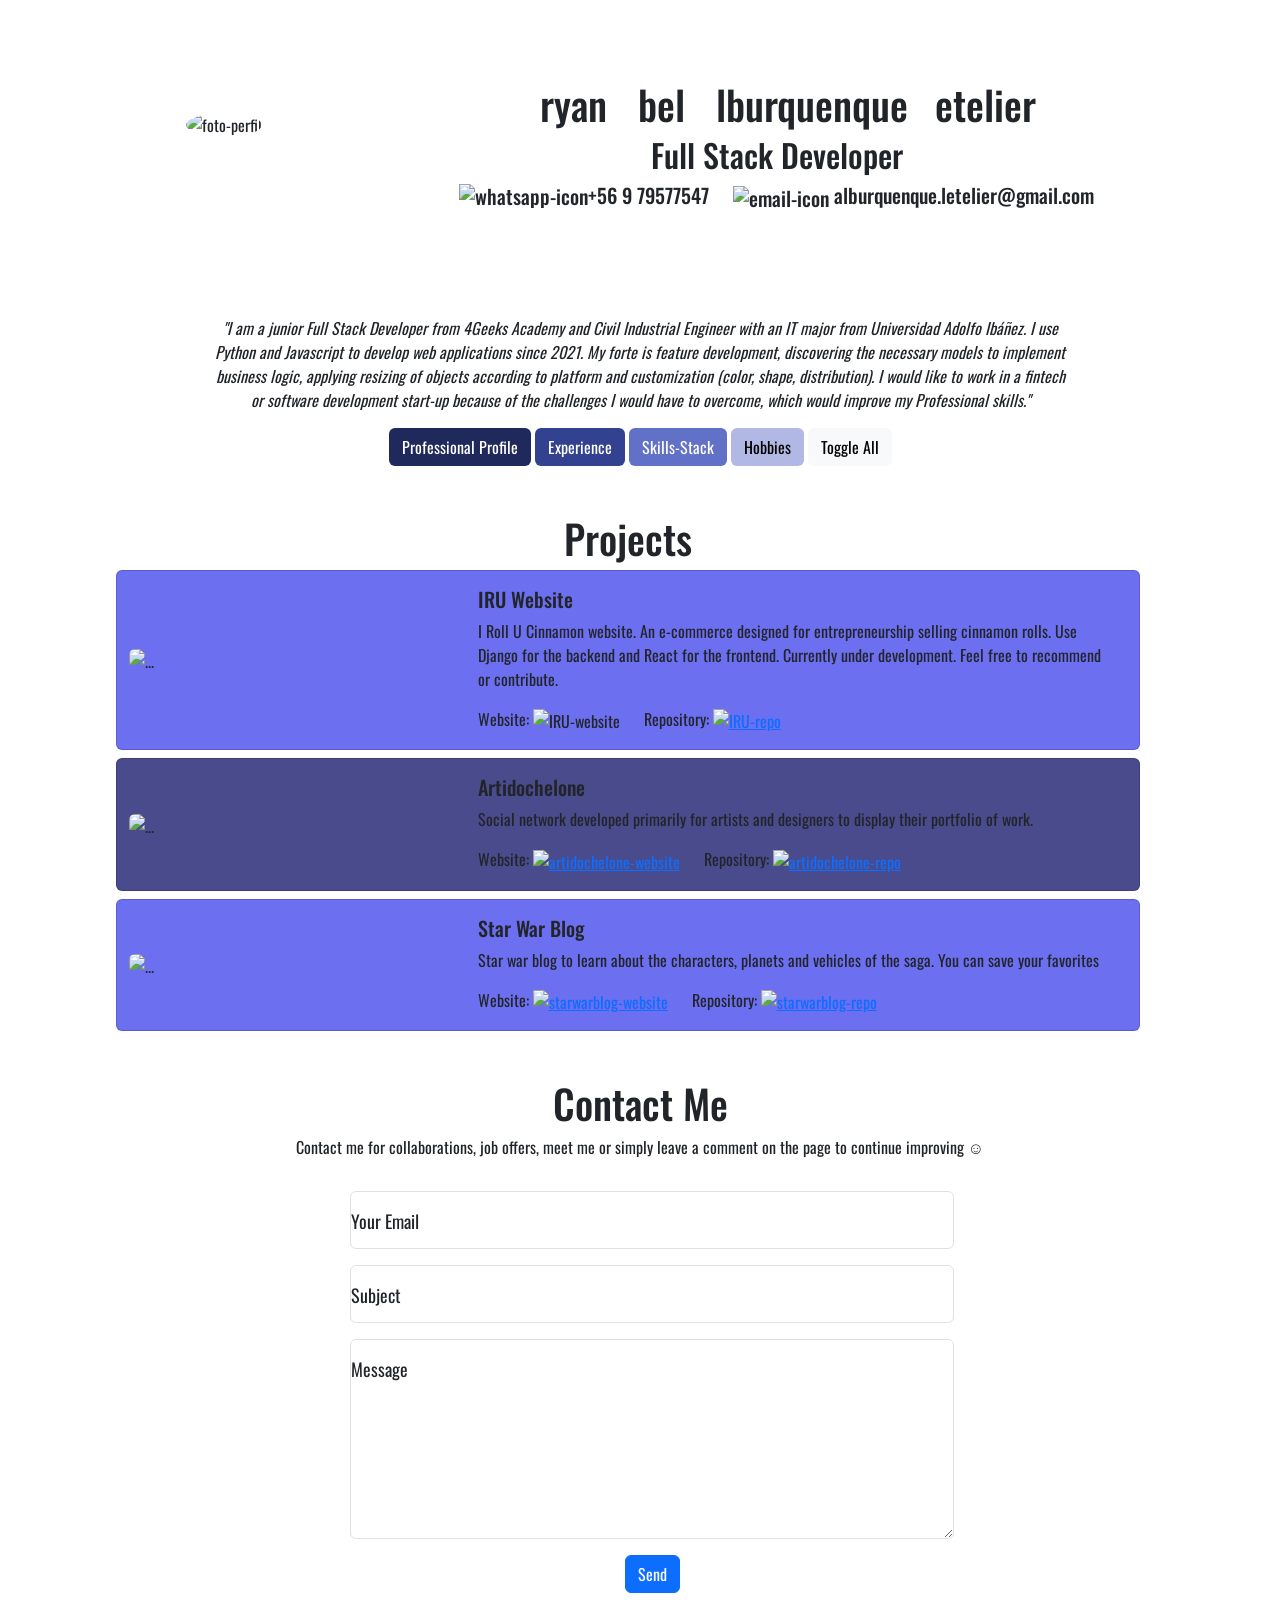
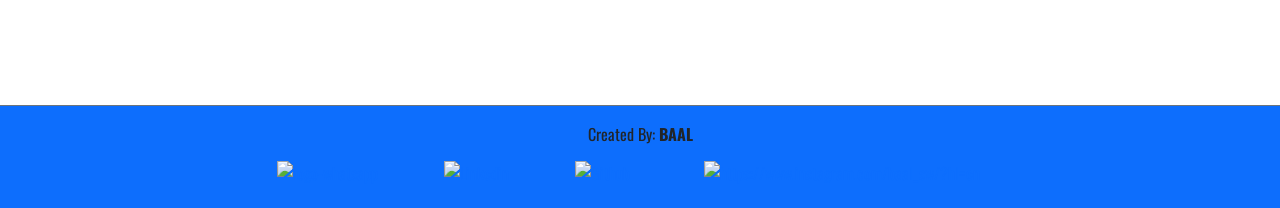
==== commit f91c4b05: "Se agrega align item center a los row de proyectos. Se agrega proyecto IRU en fase development." ====
--- a/index.html
+++ b/index.html
@@ -198,15 +198,45 @@
                 <h1 class="text-center">Projects</h1>
             </div>
 
+            <!-- IRU -->
             <div class="row justify-content-center">
                 <div class="card mb-2">
-                    <div class="row g-0">
+                    <div class="row g-0 align-items-center">
+                        <div class="col-md-4">
+                            <img src="https://dummyimage.com/600x400/000/fff&text=Not+avaible" class="img-fluid rounded-start" alt="...">
+                        </div>
+                        <div class="col-md-8">
+                            <div class="card-body">
+                                <h5 class="card-title">IRU Website</h5>
+                                <p class="card-text">
+                                    I Roll U Cinnamon website. An e-commerce designed for entrepreneurship selling cinnamon rolls. Use Django for the backend and React for the frontend. Currently under development. Feel free to recommend or contribute.
+                                </p>
+                                <div class="row row-cols-auto">
+                                    <div class="col">
+                                        Website: <img class="img-icons" src="https://cdn-icons-png.flaticon.com/512/100/100852.png" alt="IRU-website" />
+                                        <!-- Website: <a href="#" target="_blank" ><img class="img-icons" src="https://cdn-icons-png.flaticon.com/512/2807/2807258.png" alt="IRU-website" /></a> -->
+                                    </div>
+                                    <div class="col">
+                                        Repository: <a href="https://github.com/alburquenqueletelier/IRU" target="_blank"><img class="img-icons" src="https://cdn-icons-png.flaticon.com/512/1051/1051377.png" alt="IRU-repo"/></a>
+                                    </div>
+                                </div>
+                            </div>
+                        </div>
+                    </div>
+                </div>
+            </div>
+            <!-- IRU -->
+
+            <!-- Artidochelone -->
+            <div class="row justify-content-center">
+                <div class="card mb-2">
+                    <div class="row g-0 align-items-center">
                         <div class="col-md-4">
                             <img src="./src/artidochelonegif.gif" class="img-fluid rounded-start" alt="...">
                         </div>
                         <div class="col-md-8">
                             <div class="card-body">
-                                <h3 class="card-title">Artidochelone</h3>
+                                <h5 class="card-title">Artidochelone</h5>
                                 <p class="card-text">
                                     Social network developed primarily for artists and designers to display their portfolio of work.
                                 </p>
@@ -223,17 +253,19 @@
                     </div>
                 </div>
             </div>
-
+            <!-- Artidochelone -->
+            
+            <!-- Star War Blog -->
             <div class="row justify-content-center">
                 <div class="card mb-2">
-                    <div class="row g-0">
+                    <div class="row g-0 align-items-center" style="padding: 0 0 -10px 0;">
                         <div class="col-md-4">
                             <img src="./src/starwargif.gif" class="img-fluid rounded-start" alt="...">
                         </div>
                         <div class="col-md-8">
-                            <div class="card-body">
+                            <div class="card-body" >
                                 <h5 class="card-title">Star War Blog</h5>
-                                <p class="card-text">Star war blog to learn about the characters, planets and vehicles of the saga. You can add to favorite list to watch later.</p>
+                                <p class="card-text">Star war blog to learn about the characters, planets and vehicles of the saga. You can save your favorites</p>
                                 <div class="row row-cols-auto">
                                     <div class="col">
                                         Website: <a href="https://star-war-blog-jw658volc-alburquenqueletelier.vercel.app/" target="_blank" ><img class="img-icons" src="https://cdn-icons-png.flaticon.com/512/2807/2807258.png" alt="starwarblog-website" /></a>
@@ -247,10 +279,12 @@
                     </div>
                 </div>
             </div>
-
+            <!-- Star War Blog -->
+
+            <!-- Authentication System -->
             <!-- <div class="row justify-content-center">
                 <div class="card mb-2">
-                    <div class="row g-0">
+                    <div class="row g-0 align-items-center">
                         <div class="col-md-4">
                             <img src="https://dummyimage.com/300x200/000/fff" class="img-fluid rounded-start" alt="...">
                         </div>
@@ -274,6 +308,7 @@
                     </div>
                 </div>
             </div> -->
+            <!-- Authentication System -->
 
         </section>
         <!-- Projects -->
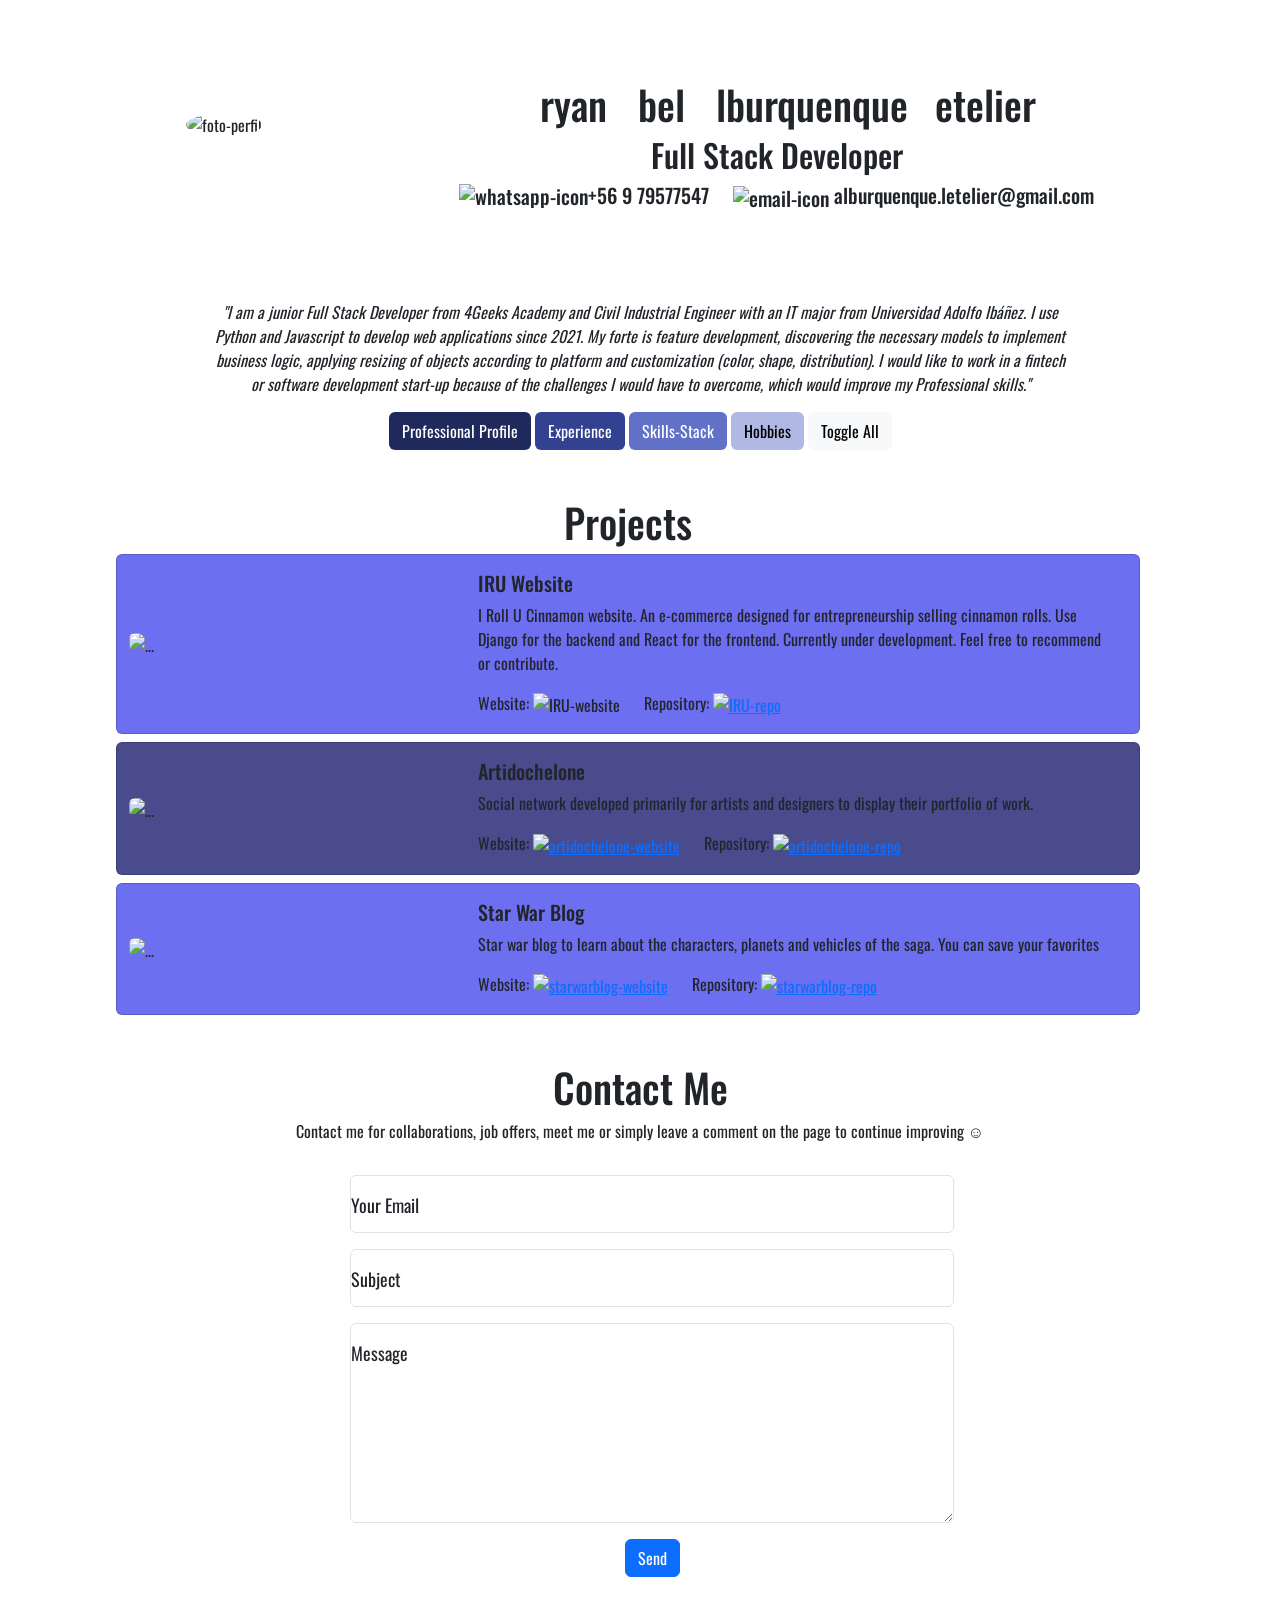
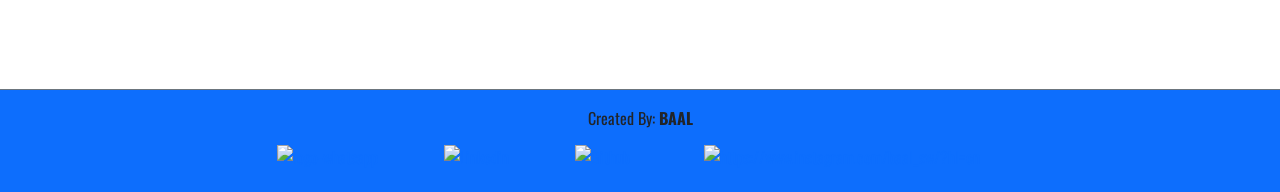
==== commit 83e79898: "Se ajusta padding top de section acerca de mi" ====
--- a/index.html
+++ b/index.html
@@ -70,7 +70,7 @@
         </section>
         <!-- Presentacion -->
         <!-- Acerca de mi -->
-        <section class="row justify-content-center align-items-center text-center  pt-3 pb-3">
+        <section class="row justify-content-center align-items-center text-center pb-3">
             <p class="ps-5 pe-5">
                 <i>
                 "I am a junior Full Stack Developer from 4Geeks Academy and Civil Industrial Engineer with an IT major from Universidad Adolfo Ibáñez.
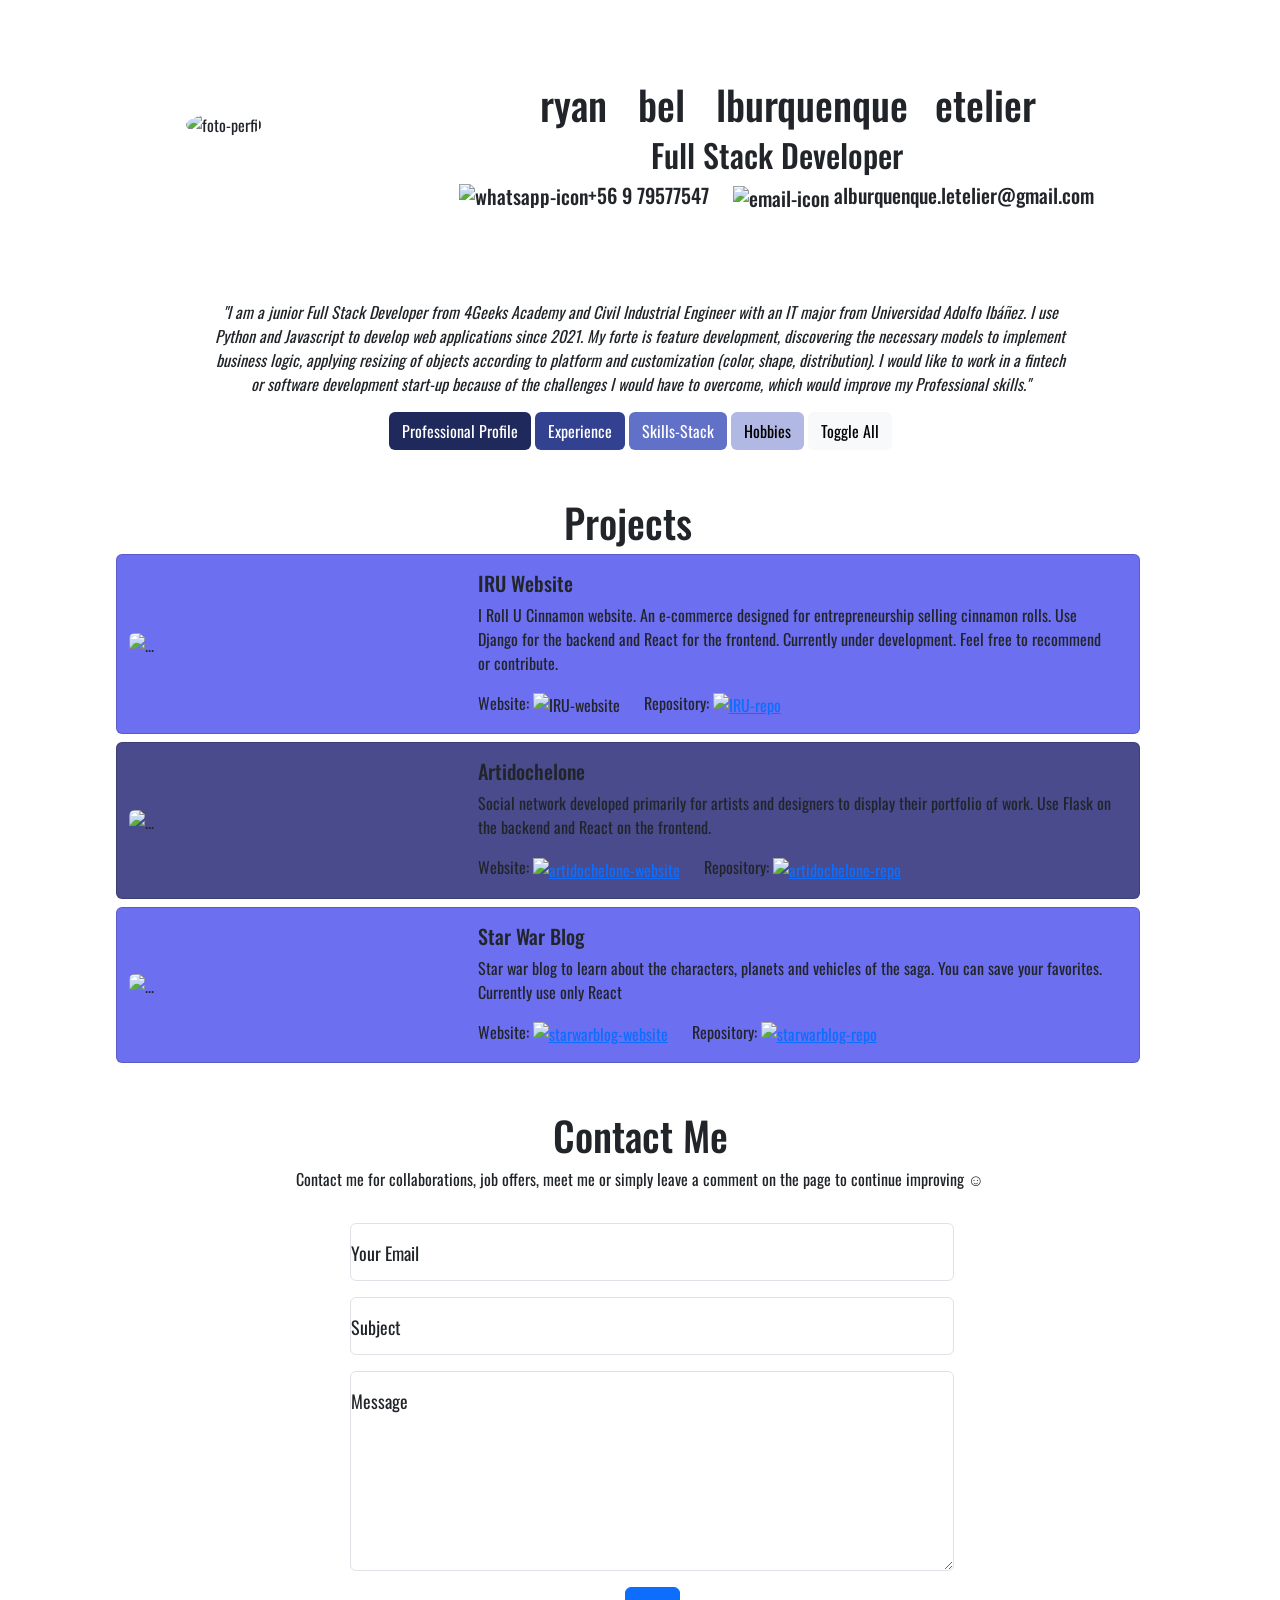
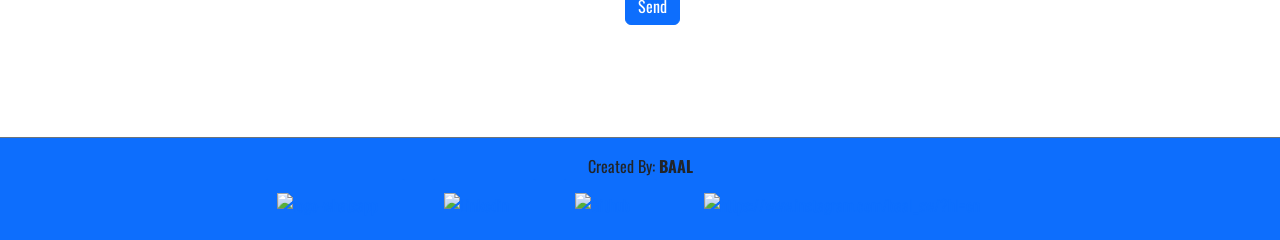
==== commit 291119bd: "Fix projects description" ====
--- a/index.html
+++ b/index.html
@@ -238,7 +238,7 @@
                             <div class="card-body">
                                 <h5 class="card-title">Artidochelone</h5>
                                 <p class="card-text">
-                                    Social network developed primarily for artists and designers to display their portfolio of work.
+                                    Social network developed primarily for artists and designers to display their portfolio of work. Use Flask on the backend and React on the frontend.
                                 </p>
                                 <div class="row row-cols-auto">
                                     <div class="col">
@@ -265,7 +265,7 @@
                         <div class="col-md-8">
                             <div class="card-body" >
                                 <h5 class="card-title">Star War Blog</h5>
-                                <p class="card-text">Star war blog to learn about the characters, planets and vehicles of the saga. You can save your favorites</p>
+                                <p class="card-text">Star war blog to learn about the characters, planets and vehicles of the saga. You can save your favorites. Currently use only React</p>
                                 <div class="row row-cols-auto">
                                     <div class="col">
                                         Website: <a href="https://star-war-blog-jw658volc-alburquenqueletelier.vercel.app/" target="_blank" ><img class="img-icons" src="https://cdn-icons-png.flaticon.com/512/2807/2807258.png" alt="starwarblog-website" /></a>
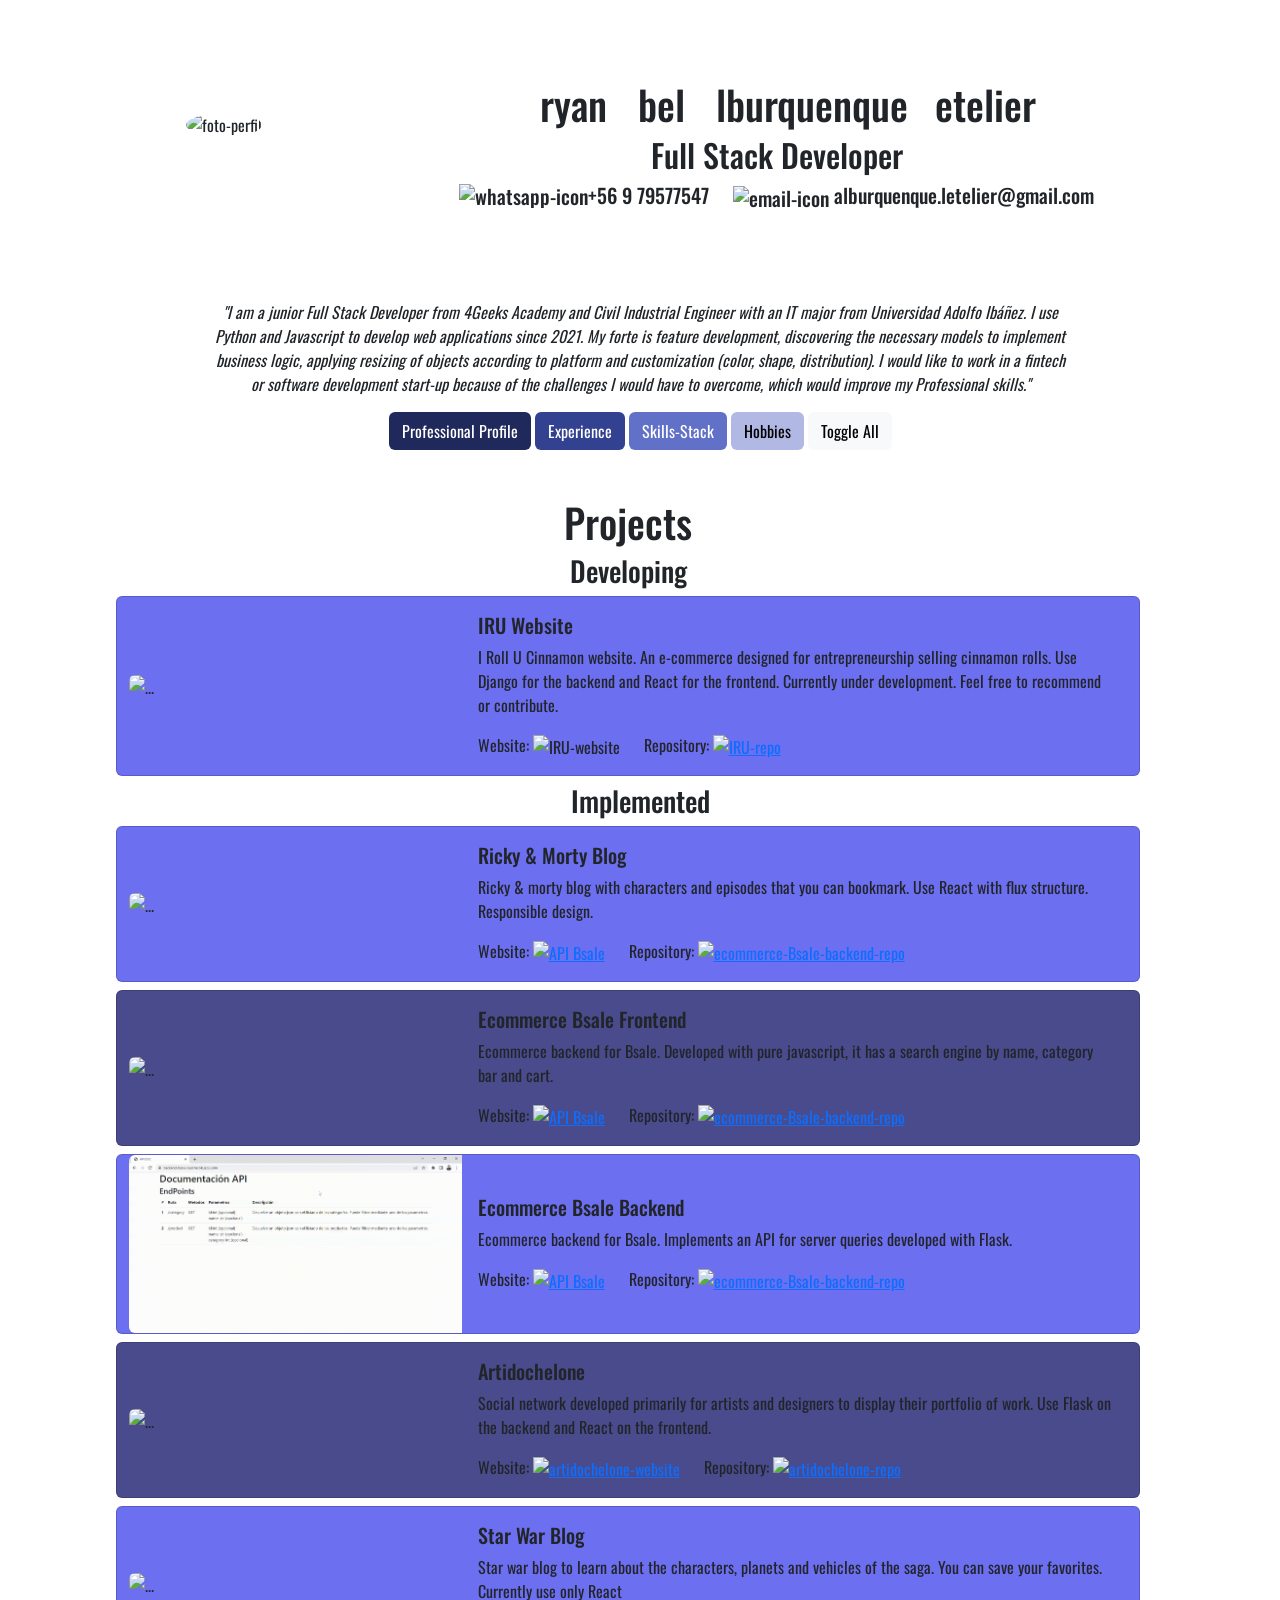
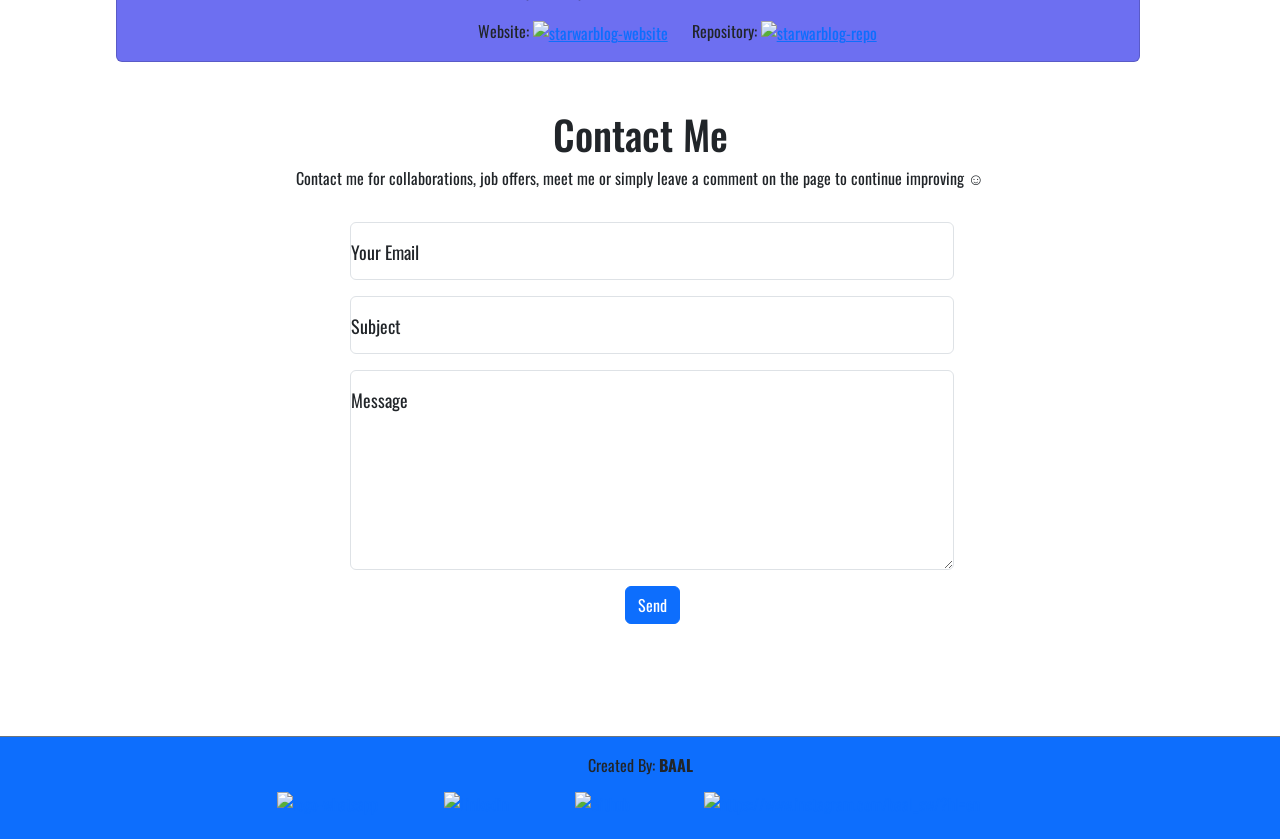
==== commit 032e48bc: "Se agregaron nuevos proyectos" ====
--- a/index.html
+++ b/index.html
@@ -197,9 +197,11 @@
             <div class="row">
                 <h1 class="text-center">Projects</h1>
             </div>
-
+            <!-- Desarrollando Actualmente -->
+            
             <!-- IRU -->
             <div class="row justify-content-center">
+                <h3 class="text-center">Developing</h3>
                 <div class="card mb-2">
                     <div class="row g-0 align-items-center">
                         <div class="col-md-4">
@@ -226,6 +228,92 @@
                 </div>
             </div>
             <!-- IRU -->
+            <!-- Desarrollando Actualmente -->
+            <h3 class="text-center">Implemented</h3>
+
+            <!-- Ricky & Morty Blog-->
+            <div class="row justify-content-center">
+                <div class="card mb-2">
+                    <div class="row g-0 align-items-center">
+                        <div class="col-md-4">
+                            <img src="./src/rick-morty-blog.gif" class="img-fluid rounded-start" alt="...">
+                        </div>
+                        <div class="col-md-8">
+                            <div class="card-body">
+                                <h5 class="card-title">Ricky & Morty Blog</h5>
+                                <p class="card-text">
+                                    Ricky & morty blog with characters and episodes that you can bookmark. Use React with flux structure. Responsible design.
+                                </p>
+                                <div class="row row-cols-auto">
+                                    <div class="col">
+                                        Website: <a href="https://rick-morty-blog-react.vercel.app/" target="_blank" ><img class="img-icons" src="https://cdn-icons-png.flaticon.com/512/2807/2807258.png" alt="API Bsale" /></a>
+                                    </div>
+                                    <div class="col">
+                                        Repository: <a href="https://github.com/alburquenqueletelier/rick-morty-blog-react" target="_blank"><img class="img-icons" src="https://cdn-icons-png.flaticon.com/512/1051/1051377.png" alt="ecommerce-Bsale-backend-repo"/></a>
+                                    </div>
+                                </div>
+                            </div>
+                        </div>
+                    </div>
+                </div>
+            </div>
+            <!-- Ricky & Morty Blog-->
+
+            <!-- Ecommerce Bsale Frontend-->
+            <div class="row justify-content-center">
+                <div class="card mb-2">
+                    <div class="row g-0 align-items-center">
+                        <div class="col-md-4">
+                            <img src="./src/frontend-bsale.gif" class="img-fluid rounded-start" alt="...">
+                        </div>
+                        <div class="col-md-8">
+                            <div class="card-body">
+                                <h5 class="card-title">Ecommerce Bsale Frontend</h5>
+                                <p class="card-text">
+                                    Ecommerce backend for Bsale. Developed with pure javascript, it has a search engine by name, category bar and cart.
+                                </p>
+                                <div class="row row-cols-auto">
+                                    <div class="col">
+                                        Website: <a href="https://ecommerce-bsale.vercel.app/" target="_blank" ><img class="img-icons" src="https://cdn-icons-png.flaticon.com/512/2807/2807258.png" alt="API Bsale" /></a>
+                                    </div>
+                                    <div class="col">
+                                        Repository: <a href="https://github.com/alburquenqueletelier/frontenb-bsale" target="_blank"><img class="img-icons" src="https://cdn-icons-png.flaticon.com/512/1051/1051377.png" alt="ecommerce-Bsale-backend-repo"/></a>
+                                    </div>
+                                </div>
+                            </div>
+                        </div>
+                    </div>
+                </div>
+            </div>
+            <!-- Ecommerce Bsale Frontend-->
+
+            <!-- Ecommerce Bsale Backend-->
+            <div class="row justify-content-center">
+                <div class="card mb-2">
+                    <div class="row g-0 align-items-center">
+                        <div class="col-md-4">
+                            <img src="./src/backend-bsale.gif" class="img-fluid rounded-start" alt="...">
+                        </div>
+                        <div class="col-md-8">
+                            <div class="card-body">
+                                <h5 class="card-title">Ecommerce Bsale Backend</h5>
+                                <p class="card-text">
+                                    Ecommerce backend for Bsale. Implements an API for server queries developed with Flask.
+                                </p>
+                                <div class="row row-cols-auto">
+                                    <div class="col">
+                                        Website: <a href="https://backend-bsale-baal.herokuapp.com/" target="_blank" ><img class="img-icons" src="https://cdn-icons-png.flaticon.com/512/2807/2807258.png" alt="API Bsale" /></a>
+                                    </div>
+                                    <div class="col">
+                                        Repository: <a href="https://github.com/alburquenqueletelier/backend-bsale" target="_blank"><img class="img-icons" src="https://cdn-icons-png.flaticon.com/512/1051/1051377.png" alt="ecommerce-Bsale-backend-repo"/></a>
+                                    </div>
+                                </div>
+                            </div>
+                        </div>
+                    </div>
+                </div>
+            </div>
+            <!-- Ecommerce Bsale Backend-->
 
             <!-- Artidochelone -->
             <div class="row justify-content-center">
